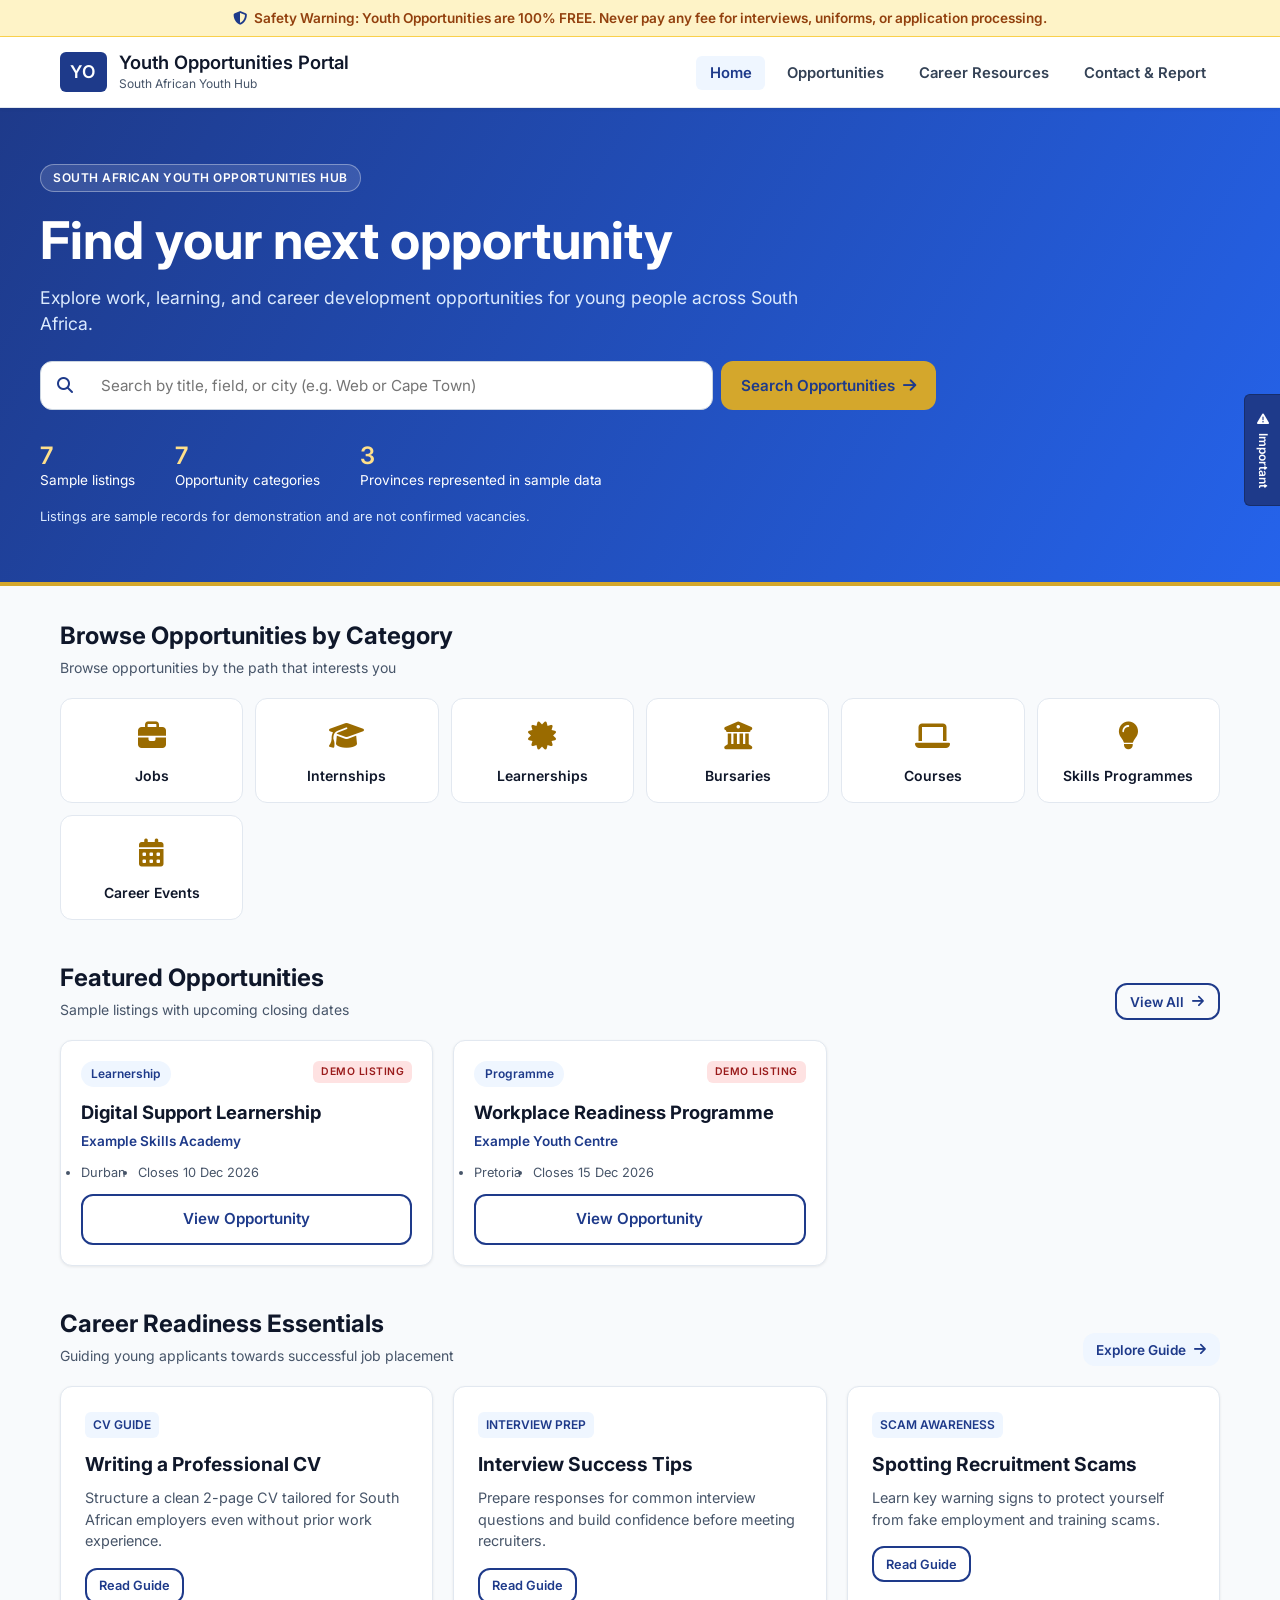
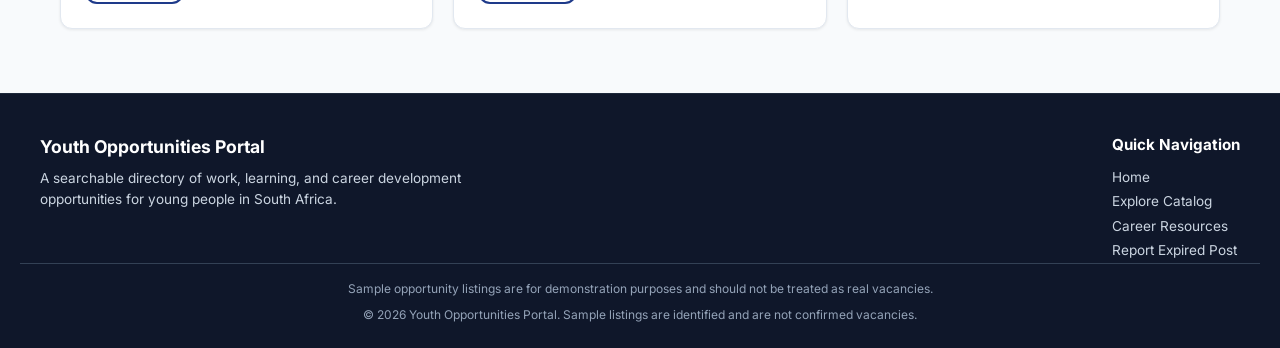
==== html/index.html @ f494dee9 "commint" ====
<!DOCTYPE html>
<html lang="en">
<head>
  <meta charset="UTF-8" />
  <meta name="viewport" content="width=device-width, initial-scale=1.0" />
  <title>Youth Opportunities Portal | South African Youth Hub</title>
  <link rel="stylesheet" href="https://cdnjs.cloudflare.com/ajax/libs/font-awesome/6.7.2/css/all.min.css" />
  <link rel="stylesheet" href="../css/style.css" />
</head>
<body>

  <!-- ACCESSIBILITY: Skip Link -->
  <a href="#main-content" class="skip-link">Skip to main content</a>

  <!-- SCAM WARNING BANNER -->
  <aside class="scam-banner" aria-label="Security Alert">
    <i class="fa-solid fa-shield-halved" aria-hidden="true"></i>
    <strong>Safety Warning:</strong> Youth Opportunities are 100% FREE. Never pay any fee for interviews, uniforms, or application processing.
  </aside>

  <!-- NAVIGATION HEADER -->
  <header class="site-header">
    <div class="nav-container">
      <a href="index.html" class="logo-group">
        <span class="logo-badge">YO</span>
        <div>
          <span class="logo-title">Youth Opportunities Portal</span>
          <span class="logo-sub">South African Youth Hub</span>
        </div>
      </a>

      <nav aria-label="Primary Desktop Navigation">
        <ul class="nav-links">
          <li><a href="index.html" class="active">Home</a></li>
          <li><a href="opportunities.html">Opportunities</a></li>
          <li><a href="resources.html">Career Resources</a></li>
          <li><a href="contact.html">Contact & Report</a></li>
        </ul>
      </nav>

      <button id="mobile-nav-toggle" class="mobile-nav-toggle" aria-label="Toggle navigation drawer" aria-expanded="false">
        <i class="fa-solid fa-bars" aria-hidden="true"></i>
      </button>
    </div>

    <!-- Mobile Drawer -->
    <div id="mobile-drawer" class="mobile-drawer">
      <nav aria-label="Primary Mobile Navigation">
        <ul class="mobile-drawer-links">
          <li><a href="index.html" class="active">Home</a></li>
          <li><a href="opportunities.html">Opportunities</a></li>
          <li><a href="resources.html">Career Resources</a></li>
          <li><a href="contact.html">Contact & Report</a></li>
        </ul>
      </nav>
    </div>
  </header>

  <!-- MAIN CONTENT -->
  <main id="main-content" class="main-layout home-main">

  <!-- FULL-WIDTH OPPORTUNITY SEARCH -->
  <section class="hero-card" aria-labelledby="hero-title">
    <div class="hero-content">
      <span class="badge-tag">South African Youth Opportunities Hub</span>
      <h1 id="hero-title" class="hero-title">Find your next opportunity</h1>
      <p class="hero-subtitle">Explore work, learning, and career development opportunities for young people across South Africa.</p>

      <form action="opportunities.html" method="GET" class="hero-search-form" role="search">
        <label for="hero-search" class="sr-only">Search opportunities</label>
        <div class="hero-search-field">
          <i class="fa-solid fa-magnifying-glass" aria-hidden="true"></i>
          <input type="text" id="hero-search" name="search" placeholder="Search by title, field, or city (e.g. Web or Cape Town)" class="hero-search-input" />
        </div>
        <button type="submit" class="btn btn-primary">
          Search Opportunities
          <i class="fa-solid fa-arrow-right" aria-hidden="true"></i>
        </button>
      </form>

      <div class="hero-stats" aria-label="Portal overview">
        <div class="hero-stat">
          <strong>7</strong>
          <span>Sample listings</span>
        </div>
        <div class="hero-stat">
          <strong>7</strong>
          <span>Opportunity categories</span>
        </div>
        <div class="hero-stat">
          <strong>3</strong>
          <span>Provinces represented in sample data</span>
        </div>
      </div>
      <p class="hero-sample-note">Listings are sample records for demonstration and are not confirmed vacancies.</p>
    </div>
  </section>

  <div class="home-content">
    <!-- CATEGORIES SECTION -->
    <section style="margin-bottom: 2.5rem;">
      <div class="section-header">
        <div>
          <h2 class="section-title">Browse Opportunities by Category</h2>
          <p class="section-subtitle">Browse opportunities by the path that interests you</p>
        </div>
      </div>

      <div class="category-grid">
        <a href="opportunities.html?category=Job" class="category-card">
          <span class="category-icon"><i class="fa-solid fa-briefcase" aria-hidden="true"></i></span>
          <span class="category-name">Jobs</span>
        </a>
        <a href="opportunities.html?category=Internship" class="category-card">
          <span class="category-icon"><i class="fa-solid fa-graduation-cap" aria-hidden="true"></i></span>
          <span class="category-name">Internships</span>
        </a>
        <a href="opportunities.html?category=Learnership" class="category-card">
          <span class="category-icon"><i class="fa-solid fa-certificate" aria-hidden="true"></i></span>
          <span class="category-name">Learnerships</span>
        </a>
        <a href="opportunities.html?category=Bursary" class="category-card">
          <span class="category-icon"><i class="fa-solid fa-building-columns" aria-hidden="true"></i></span>
          <span class="category-name">Bursaries</span>
        </a>
        <a href="opportunities.html?category=Course" class="category-card">
          <span class="category-icon"><i class="fa-solid fa-laptop" aria-hidden="true"></i></span>
          <span class="category-name">Courses</span>
        </a>
        <a href="opportunities.html?category=Programme" class="category-card">
          <span class="category-icon"><i class="fa-solid fa-lightbulb" aria-hidden="true"></i></span>
          <span class="category-name">Skills Programmes</span>
        </a>
        <a href="opportunities.html?category=Career%20Event" class="category-card">
          <span class="category-icon"><i class="fa-solid fa-calendar-days" aria-hidden="true"></i></span>
          <span class="category-name">Career Events</span>
        </a>
      </div>
    </section>

    <!-- FEATURED OPPORTUNITIES -->
    <section style="margin-bottom: 2.5rem;">
      <div class="section-header">
        <div>
          <h2 class="section-title">Featured Opportunities</h2>
          <p class="section-subtitle">Sample listings with upcoming closing dates</p>
        </div>
        <a href="opportunities.html" class="btn btn-outline" style="padding: 0.4rem 0.85rem; font-size: 0.85rem;">View All <i class="fa-solid fa-arrow-right" aria-hidden="true"></i></a>
      </div>

      <div id="featured-grid" class="opportunities-grid"></div>
    </section>

    <!-- CAREER READINESS SECTION -->
    <section style="margin-bottom: 2rem;">
      <div class="section-header">
        <div>
          <h2 class="section-title">Career Readiness Essentials</h2>
          <p class="section-subtitle">Guiding young applicants towards successful job placement</p>
        </div>
        <a href="resources.html" class="btn btn-secondary" style="padding: 0.4rem 0.85rem; font-size: 0.85rem;">Explore Guide <i class="fa-solid fa-arrow-right" aria-hidden="true"></i></a>
      </div>

      <div class="resources-grid">
        <div class="resource-card">
          
          <span class="resource-badge">CV GUIDE</span>
          <h3 class="resource-title">Writing a Professional CV</h3>
          <p class="resource-desc">Structure a clean 2-page CV tailored for South African employers even without prior work experience.</p>
          <a href="resources.html#cv-section" class="btn btn-outline" style="font-size: 0.8rem; padding: 0.4rem 0.75rem;">Read Guide</a>
        </div>

        <div class="resource-card">
          <span class="resource-badge">INTERVIEW PREP</span>
          <h3 class="resource-title">Interview Success Tips</h3>
          <p class="resource-desc">Prepare responses for common interview questions and build confidence before meeting recruiters.</p>
          <a href="resources.html#interview-section" class="btn btn-outline" style="font-size: 0.8rem; padding: 0.4rem 0.75rem;">Read Guide</a>
        </div>

        <div class="resource-card">
          <span class="resource-badge">SCAM AWARENESS</span>
          <h3 class="resource-title">Spotting Recruitment Scams</h3>
          <p class="resource-desc">Learn key warning signs to protect yourself from fake employment and training scams.</p>
          <a href="resources.html#scam-section" class="btn btn-outline" style="font-size: 0.8rem; padding: 0.4rem 0.75rem;">Read Guide</a>
        </div>
      </div>
    </section>

  </div>
  </main>

  <!-- FOOTER -->
  <footer class="site-footer">
    <div class="footer-container">
      <div style="max-width: 450px;">
        <h3 style="color: var(--white); font-size: 1.1rem; margin-bottom: 0.5rem;">Youth Opportunities Portal</h3>
        <p>A searchable directory of work, learning, and career development opportunities for young people in South Africa.</p>
      </div>

      <div>
        <h4 style="color: var(--white); font-size: 0.95rem; margin-bottom: 0.5rem;">Quick Navigation</h4>
        <ul style="list-style: none; line-height: 1.8;">
          <li><a href="index.html" style="color: var(--gray-300); text-decoration: none;">Home</a></li>
          <li><a href="opportunities.html" style="color: var(--gray-300); text-decoration: none;">Explore Catalog</a></li>
          <li><a href="resources.html" style="color: var(--gray-300); text-decoration: none;">Career Resources</a></li>
          <li><a href="contact.html" style="color: var(--gray-300); text-decoration: none;">Report Expired Post</a></li>
        </ul>
      </div>
    </div>

    <div class="footer-bottom">
      <p>Sample opportunity listings are for demonstration purposes and should not be treated as real vacancies.</p>
      <p style="margin-top: 0.5rem;">© 2026 Youth Opportunities Portal. Sample listings are identified and are not confirmed vacancies.</p>
    </div>
  </footer>

  <aside class="applicant-warning" aria-label="Important applicant information">
    <button
      class="applicant-warning-tab"
      id="applicant-warning-toggle"
      type="button"
      aria-label="Open important applicant warning"
      aria-expanded="false"
      aria-controls="applicant-warning-panel"
    >
      <i class="fa-solid fa-triangle-exclamation" aria-hidden="true"></i>
      <span>Important</span>
    </button>
    <section
      class="applicant-warning-panel"
      id="applicant-warning-panel"
      aria-labelledby="applicant-warning-title"
      hidden
    >
      <h2 id="applicant-warning-title">Important applicant notice</h2>
      <p>Important: This portal is a student demo project and the opportunities currently displayed are sample listings. Always confirm an opportunity on the organisation's official website before submitting personal information or documents. Never pay money to apply for a job, learnership, internship, bursary, or course.</p>
      <button class="applicant-warning-close" type="button">Close</button>
    </section>
  </aside>

  <script src="../js/main.js"></script>
</body>
</html>
---- css/style.css ----
/* ==========================================================================
   Youth Opportunities Portal - Shared Stylesheet
   Color Palette: South African navy, royal blue, and subtle gold accents
   ========================================================================== */

@import url("https://fonts.googleapis.com/css2?family=Inter:wght@400;600;700&display=swap");

:root {
  --primary: #1e3a8a;        /* Deep navy blue */
  --primary-hover: #172e6b;
  --primary-light: #eff6ff;
  --secondary: #2563eb;      /* Royal blue */
  --gold: #d4a72c;
  --gold-hover: #e2b83f;
  --dark: #0f172a;           /* Dark Slate Text */
  --light: #f8fafc;          /* Light Slate Background */
  --white: #ffffff;
  --gray-100: #f1f5f9;
  --gray-200: #e2e8f0;
  --gray-300: #cbd5e1;
  --gray-600: #475569;
  --gray-700: #334155;
  --amber-bg: #fffbeb;
  --amber-border: #fcd34d;
  --amber-text: #78350f;
  --red-600: #dc2626;
  --green-600: #16a34a;
  
  --font-main: "Inter", Arial, sans-serif;
  --max-width: 1200px;
  --radius-sm: 6px;
  --radius-md: 12px;
  --radius-lg: 18px;
  --shadow-sm: 0 1px 3px rgba(0, 0, 0, 0.08);
  --shadow-md: 0 4px 12px rgba(0, 0, 0, 0.08);
  --shadow-lg: 0 10px 25px rgba(30, 58, 138, 0.16);
}

/* --- Global Reset & Base Styles --- */
* {
  box-sizing: border-box;
  margin: 0;
  padding: 0;
}

html {
  font-family: var(--font-main);
  font-size: 16px;
  color: var(--dark);
  background-color: var(--light);
  line-height: 1.5;
  scroll-behavior: smooth;
}

body {
  display: flex;
  flex-direction: column;
  min-height: 100vh;
  font-family: var(--font-main);
  font-weight: 400;
}

button,
input,
select,
textarea {
  font-family: inherit;
}

h1,
h2,
h3 {
  font-weight: 700;
}

strong,
b {
  font-weight: 600;
}

/* --- Accessibility Focus States --- */
a:focus-visible,
button:focus-visible,
input:focus-visible,
select:focus-visible,
textarea:focus-visible {
  outline: 3px solid var(--secondary) !important;
  outline-offset: 3px !important;
}

.sr-only {
  position: absolute;
  width: 1px;
  height: 1px;
  padding: 0;
  margin: -1px;
  overflow: hidden;
  clip: rect(0, 0, 0, 0);
  white-space: nowrap;
  border: 0;
}

.skip-link {
  position: absolute;
  top: -50px;
  left: 1rem;
  background: var(--primary);
  color: var(--white);
  padding: 0.75rem 1.25rem;
  z-index: 9999;
  font-weight: 600;
  border-radius: var(--radius-sm);
  transition: top 0.2s ease;
  text-decoration: none;
}

.skip-link:focus {
  top: 1rem;
}

.applicant-warning {
  position: fixed;
  top: 50%;
  right: 0;
  z-index: 200;
  transform: translateY(-50%);
}

.applicant-warning-tab {
  display: flex;
  width: 36px;
  min-height: 112px;
  flex-direction: column;
  align-items: center;
  justify-content: center;
  gap: 0.5rem;
  padding: 0.65rem 0.35rem;
  border: 1px solid var(--primary-hover);
  border-right: 0;
  border-radius: var(--radius-sm) 0 0 var(--radius-sm);
  background: var(--primary);
  color: var(--white);
  font: inherit;
  font-size: 0.75rem;
  font-weight: 600;
  cursor: pointer;
}

.applicant-warning-tab span {
  writing-mode: vertical-rl;
}

.applicant-warning-panel {
  position: absolute;
  top: 50%;
  right: 46px;
  width: min(360px, calc(100vw - 64px));
  padding: 1.25rem;
  transform: translateY(-50%);
  border: 1px solid var(--gray-300);
  border-top: 4px solid var(--primary);
  border-radius: var(--radius-md);
  background: var(--white);
  color: var(--dark);
  box-shadow: var(--shadow-lg);
}

.applicant-warning-panel[hidden] {
  display: none;
}

.applicant-warning-panel h2 {
  margin-bottom: 0.65rem;
  color: var(--primary);
  font-size: 1.1rem;
}

.applicant-warning-panel p {
  font-size: 0.9rem;
  line-height: 1.55;
}

.applicant-warning-close {
  min-height: 44px;
  margin-top: 1rem;
  padding: 0.55rem 1rem;
  border: 0;
  border-radius: var(--radius-sm);
  background: var(--primary);
  color: var(--white);
  font: inherit;
  font-weight: 600;
  cursor: pointer;
}

/* --- Banners --- */
.scam-banner {
  background-color: #fef3c7;
  color: #92400e;
  border-bottom: 1px solid var(--amber-border);
  padding: 0.5rem 1rem;
  font-size: 0.85rem;
  text-align: center;
  font-weight: 600;
}

.scam-banner i {
  color: var(--primary);
  margin-right: 0.25rem;
}

/* --- Navigation Header --- */
.site-header {
  background-color: var(--white);
  border-bottom: 1px solid var(--gray-200);
  position: sticky;
  top: 0;
  z-index: 100;
  box-shadow: var(--shadow-sm);
}

.nav-container {
  max-width: var(--max-width);
  margin: 0 auto;
  padding: 0.85rem 1.25rem;
  display: flex;
  justify-content: space-between;
  align-items: center;
}

.logo-group {
  display: flex;
  align-items: center;
  gap: 0.75rem;
  text-decoration: none;
  color: var(--dark);
}

.logo-badge {
  background: var(--primary);
  color: var(--white);
  font-weight: 600;
  padding: 0.4rem 0.65rem;
  border-radius: var(--radius-sm);
  font-size: 1.1rem;
  letter-spacing: 1px;
}

.logo-title {
  font-size: 1.15rem;
  font-weight: 600;
  color: var(--dark);
  line-height: 1.2;
}

.logo-sub {
  font-size: 0.75rem;
  color: var(--gray-600);
  display: block;
}

.nav-links {
  display: flex;
  gap: 0.5rem;
  list-style: none;
}

.nav-links a {
  text-decoration: none;
  color: var(--gray-700);
  font-weight: 600;
  font-size: 0.925rem;
  padding: 0.5rem 0.85rem;
  border-radius: var(--radius-sm);
  transition: all 0.2s ease;
}

.nav-links a:hover,
.nav-links a.active {
  color: var(--primary);
  background-color: var(--primary-light);
}

.mobile-nav-toggle {
  display: none;
  background: transparent;
  border: none;
  font-size: 1.5rem;
  color: var(--dark);
  cursor: pointer;
  padding: 0.25rem 0.5rem;
}

.mobile-nav-toggle i {
  color: var(--primary);
}

.mobile-drawer {
  display: none;
  background: var(--white);
  border-bottom: 1px solid var(--gray-200);
  padding: 1rem 1.25rem;
}

.mobile-drawer.open {
  display: block;
}

.mobile-drawer-links {
  list-style: none;
  display: flex;
  flex-direction: column;
  gap: 0.5rem;
}

.mobile-drawer-links a {
  text-decoration: none;
  color: var(--gray-700);
  font-weight: 600;
  display: block;
  padding: 0.6rem 0.75rem;
  border-radius: var(--radius-sm);
}

.mobile-drawer-links a:hover,
.mobile-drawer-links a.active {
  background-color: var(--primary-light);
  color: var(--primary);
}

/* --- Layout Containers --- */
.main-layout {
  flex: 1;
  max-width: var(--max-width);
  width: 100%;
  margin: 0 auto;
  padding: 2rem 1.25rem;
}

.home-main {
  max-width: none;
  padding: 0;
  width: 100%;
}

.home-content {
  max-width: var(--max-width);
  width: 100%;
  margin: 0 auto;
  padding: 2rem 1.25rem;
}

/* --- Hero Section --- */
.hero-card {
  width: 100%;
  background: linear-gradient(120deg, var(--primary) 0%, var(--secondary) 100%);
  color: var(--white);
  padding: 3.5rem 1.25rem;
  border-bottom: 4px solid var(--gold);
}

.hero-content {
  max-width: var(--max-width);
  margin: 0 auto;
}

.badge-tag {
  display: inline-block;
  background: rgba(255, 255, 255, 0.12);
  color: #fff;
  border: 1px solid rgba(255, 255, 255, 0.35);
  font-size: 0.75rem;
  font-weight: 600;
  text-transform: uppercase;
  padding: 0.25rem 0.75rem;
  border-radius: 999px;
  letter-spacing: 0.5px;
  margin-bottom: 1rem;
}

.hero-title {
  font-size: clamp(2rem, 5vw, 3.25rem);
  font-weight: 700;
  line-height: 1.25;
  margin-bottom: 0.75rem;
}

.hero-subtitle {
  font-size: 1.1rem;
  color: #dbeafe;
  margin-bottom: 1.5rem;
  line-height: 1.5;
  max-width: 48rem;
}

.hero-search-form {
  display: flex;
  gap: 0.5rem;
  flex-wrap: wrap;
  max-width: 56rem;
}

.hero-search-field {
  display: flex;
  flex: 1 1 20rem;
  align-items: center;
  gap: 0.75rem;
  min-width: 0;
  padding: 0 1rem;
  background: var(--white);
  border: 1px solid var(--gray-300);
  border-radius: var(--radius-md);
  color: var(--primary);
}

.hero-search-input {
  width: 100%;
  min-width: 0;
  padding: 0.85rem 1rem;
  border: 0;
  outline: 0;
  font-size: 0.95rem;
}

.hero-search-form .btn-primary {
  background: var(--gold);
  color: var(--primary);
  min-height: 48px;
}

.hero-search-form .btn-primary:hover {
  background: var(--gold-hover);
}

.hero-stats {
  display: flex;
  flex-wrap: wrap;
  gap: 1.5rem 2.5rem;
  margin-top: 2rem;
}

.hero-stat {
  display: flex;
  flex-direction: column;
}

.hero-stat strong {
  color: #ffe08a;
  font-size: 1.5rem;
  line-height: 1.2;
}

.hero-stat span {
  color: var(--white);
  font-size: 0.85rem;
}

.hero-sample-note {
  margin-top: 1rem;
  color: #dbeafe;
  font-size: 0.8rem;
}

/* --- Buttons --- */
.btn {
  display: inline-flex;
  align-items: center;
  justify-content: center;
  gap: 0.5rem;
  padding: 0.75rem 1.25rem;
  font-size: 0.95rem;
  font-weight: 600;
  border-radius: var(--radius-md);
  border: none;
  cursor: pointer;
  text-decoration: none;
  transition: all 0.2s ease;
}

.btn-primary {
  background-color: var(--primary);
  color: var(--white);
}

.btn-primary:hover {
  background-color: var(--primary-hover);
}

.btn-secondary {
  background-color: var(--primary-light);
  color: var(--primary);
}

.btn-secondary:hover {
  background-color: #dbeafe;
}

.btn-outline {
  background: transparent;
  border: 2px solid var(--primary);
  color: var(--primary);
}

.btn-outline:hover {
  background-color: var(--primary-light);
}

.btn-light {
  background: rgba(255, 255, 255, 0.2);
  color: var(--white);
  border: 1px solid rgba(255, 255, 255, 0.3);
}

.btn-light:hover {
  background: rgba(255, 255, 255, 0.3);
}

/* --- Section Titles --- */
.section-header {
  margin-bottom: 1.25rem;
  display: flex;
  justify-content: space-between;
  align-items: flex-end;
}

.section-title {
  font-size: 1.5rem;
  font-weight: 700;
  color: var(--dark);
}

.section-subtitle {
  font-size: 0.875rem;
  color: var(--gray-600);
  margin-top: 0.2rem;
}

/* --- Opportunity Cards & Grid --- */
.opportunities-grid {
  display: grid;
  grid-template-columns: 1fr;
  gap: 1.25rem;
}

.opportunity-card {
  background: var(--white);
  border: 1px solid var(--gray-200);
  border-radius: var(--radius-md);
  padding: 1.25rem;
  box-shadow: var(--shadow-sm);
  display: flex;
  flex-direction: column;
  justify-content: space-between;
  position: relative;
  transition: transform 0.2s ease, box-shadow 0.2s ease;
}

.opportunity-card:hover {
  transform: translateY(-2px);
  box-shadow: var(--shadow-md);
  border-color: var(--primary-light);
}

.opportunity-actions {
  display: flex;
  flex-wrap: wrap;
  align-items: center;
  gap: 0.65rem;
  margin-top: 1rem;
}

.apply-button {
  background-color: var(--primary);
  color: var(--white);
  min-height: 44px;
}

.apply-button:hover {
  background-color: var(--primary-hover);
}

.application-unavailable {
  flex-basis: 100%;
  color: var(--gray-600);
  font-size: 0.85rem;
  line-height: 1.5;
}

.demo-disclaimer {
  color: var(--gray-600);
  font-size: 0.85rem;
  line-height: 1.5;
  margin-top: 0.75rem;
}

.expired-notice {
  display: block;
}

.demo-tag {
  display: inline-block;
  background-color: #fee2e2;
  color: #991b1b;
  font-size: 0.65rem;
  font-weight: 600;
  padding: 0.2rem 0.5rem;
  border-radius: var(--radius-sm);
  letter-spacing: 0.5px;
}

.card-top {
  display: flex;
  justify-content: space-between;
  align-items: flex-start;
  margin-bottom: 0.75rem;
  gap: 0.5rem;
}

.category-pill {
  background-color: var(--primary-light);
  color: var(--primary);
  font-size: 0.75rem;
  font-weight: 600;
  padding: 0.25rem 0.65rem;
  border-radius: 999px;
}

.card-title {
  font-size: 1.15rem;
  font-weight: 700;
  color: var(--dark);
  margin-bottom: 0.25rem;
}

.card-org {
  font-size: 0.85rem;
  font-weight: 600;
  color: var(--primary);
  margin-bottom: 0.75rem;
}

.card-meta-list {
  display: flex;
  flex-wrap: wrap;
  gap: 0.75rem;
  font-size: 0.8rem;
  color: var(--gray-600);
  margin-bottom: 0.75rem;
}

.card-desc {
  font-size: 0.875rem;
  color: var(--gray-700);
  line-height: 1.45;
  margin-bottom: 1.25rem;
}

.card-footer {
  border-top: 1px solid var(--gray-100);
  padding-top: 0.75rem;
  display: flex;
  justify-content: space-between;
  align-items: center;
}

.card-updated {
  font-size: 0.7rem;
  color: var(--gray-600);
  font-weight: 400;
}

/* --- Category Buttons Grid --- */
.category-grid {
  display: grid;
  grid-template-columns: repeat(2, 1fr);
  gap: 0.75rem;
  margin-bottom: 2.5rem;
}

.category-card {
  background: var(--white);
  border: 1px solid var(--gray-200);
  border-radius: var(--radius-md);
  padding: 1rem;
  text-align: center;
  text-decoration: none;
  color: var(--dark);
  transition: all 0.2s ease;
  display: flex;
  flex-direction: column;
  align-items: center;
  gap: 0.5rem;
}

.category-card:hover {
  border-color: var(--primary);
  background-color: var(--primary-light);
  transform: translateY(-2px);
}

.category-icon {
  font-size: 1.75rem;
  color: #9a6b00;
}

.category-name {
  font-weight: 600;
  font-size: 0.875rem;
}

/* --- Filters Box --- */
.filters-card {
  background: var(--white);
  border: 1px solid var(--gray-200);
  border-radius: var(--radius-md);
  padding: 1.25rem;
  margin-bottom: 1.5rem;
  box-shadow: var(--shadow-sm);
}

.filters-grid {
  display: grid;
  grid-template-columns: 1fr;
  gap: 1rem;
  margin-top: 1rem;
}

.form-group {
  display: flex;
  flex-direction: column;
  gap: 0.35rem;
}

.form-label {
  font-size: 0.8rem;
  font-weight: 600;
  text-transform: uppercase;
  letter-spacing: 0.5px;
  color: var(--gray-700);
}

.form-control {
  padding: 0.65rem 0.85rem;
  border-radius: var(--radius-sm);
  border: 1px solid var(--gray-300);
  font-size: 0.9rem;
  background-color: var(--white);
  width: 100%;
}

.form-control:focus {
  border-color: var(--primary);
}

/* --- Empty / Error Box --- */
.status-box {
  background: var(--white);
  border: 1px solid var(--gray-200);
  border-radius: var(--radius-md);
  padding: 2.5rem 1.5rem;
  text-align: center;
  margin: 1.5rem 0;
}

.status-icon {
  font-size: 2.5rem;
  margin-bottom: 0.75rem;
  display: block;
}

.status-title {
  font-size: 1.2rem;
  font-weight: 700;
  color: var(--dark);
  margin-bottom: 0.5rem;
}

.status-text {
  font-size: 0.9rem;
  color: var(--gray-600);
  max-width: 500px;
  margin: 0 auto 1rem auto;
}

/* --- Resource Cards Grid --- */
.resources-grid {
  display: grid;
  grid-template-columns: 1fr;
  gap: 1.25rem;
}

.resource-card {
  background: var(--white);
  border: 1px solid var(--gray-200);
  border-radius: var(--radius-md);
  padding: 1.5rem;
  box-shadow: var(--shadow-sm);
}

.resource-badge {
  display: inline-block;
  background: var(--primary-light);
  color: var(--primary);
  font-weight: 600;
  font-size: 0.75rem;
  padding: 0.25rem 0.5rem;
  border-radius: var(--radius-sm);
  margin-bottom: 0.75rem;
}

.resource-title {
  font-size: 1.2rem;
  font-weight: 700;
  color: var(--dark);
  margin-bottom: 0.5rem;
}

.resource-desc {
  font-size: 0.9rem;
  color: var(--gray-600);
  margin-bottom: 1rem;
  line-height: 1.5;
}

.resource-list {
  list-style-type: disc;
  padding-left: 1.25rem;
  font-size: 0.85rem;
  color: var(--gray-700);
}

.resource-list li {
  margin-bottom: 0.35rem;
}

/* --- Form Container --- */
.form-container {
  max-width: 650px;
  margin: 0 auto;
  background: var(--white);
  border: 1px solid var(--gray-200);
  border-radius: var(--radius-md);
  padding: 1.75rem;
  box-shadow: var(--shadow-sm);
}

.alert {
  padding: 0.85rem 1rem;
  border-radius: var(--radius-sm);
  font-size: 0.875rem;
  font-weight: 600;
  margin-bottom: 1rem;
  display: none;
}

.alert-danger {
  background-color: #fef2f2;
  color: #991b1b;
  border: 1px solid #fca5a5;
}

.alert-success {
  background-color: #f0fdf4;
  color: #166534;
  border: 1px solid #86efac;
}

/* --- Details View Box --- */
.details-box {
  background: var(--white);
  border: 1px solid var(--gray-200);
  border-radius: var(--radius-lg);
  padding: 2rem 1.5rem;
  box-shadow: var(--shadow-sm);
}

.details-header {
  border-bottom: 1px solid var(--gray-200);
  padding-bottom: 1.25rem;
  margin-bottom: 1.5rem;
}

.details-meta-grid {
  display: grid;
  grid-template-columns: repeat(2, 1fr);
  gap: 1rem;
  background: var(--gray-100);
  padding: 1rem;
  border-radius: var(--radius-md);
  margin-bottom: 1.5rem;
  font-size: 0.85rem;
}

.details-section-title {
  font-size: 1.05rem;
  font-weight: 700;
  color: var(--dark);
  margin-top: 1.25rem;
  margin-bottom: 0.5rem;
}

/* --- Footer --- */
.site-footer {
  background-color: var(--dark);
  color: var(--gray-300);
  padding: 2.5rem 1.25rem 1.5rem 1.25rem;
  margin-top: auto;
  font-size: 0.85rem;
  border-top: 1px solid #1e293b;
}

.footer-container {
  max-width: var(--max-width);
  margin: 0 auto;
  display: flex;
  flex-direction: column;
  gap: 1.5rem;
}

.footer-bottom {
  border-top: 1px solid #334155;
  padding-top: 1rem;
  text-align: center;
  font-size: 0.75rem;
  color: #94a3b8;
}

/* ==========================================================================
   Responsive Breakpoints (Tablet & Desktop)
   ========================================================================== */

@media (min-width: 640px) {
  .category-grid {
    grid-template-columns: repeat(3, 1fr);
  }

  .opportunities-grid {
    grid-template-columns: repeat(2, 1fr);
  }

  .resources-grid {
    grid-template-columns: repeat(2, 1fr);
  }

  .filters-grid {
    grid-template-columns: repeat(2, 1fr);
  }

  .details-meta-grid {
    grid-template-columns: repeat(4, 1fr);
  }
}

@media (min-width: 992px) {
  .mobile-nav-toggle {
    display: none;
  }

  .nav-links {
    display: flex;
  }

  .category-grid {
    grid-template-columns: repeat(6, 1fr);
  }

  .opportunities-grid {
    grid-template-columns: repeat(3, 1fr);
  }

  .resources-grid {
    grid-template-columns: repeat(3, 1fr);
  }

  .filters-grid {
    grid-template-columns: 2fr repeat(5, 1fr);
  }

  .footer-container {
    flex-direction: row;
    justify-content: space-between;
  }
}

@media (max-width: 991px) {
  .nav-links {
    display: none;
  }

  .mobile-nav-toggle {
    display: block;
  }
}

@media (max-width: 420px) {
  .applicant-warning-tab {
    width: 20px;
    min-height: 96px;
    gap: 0.35rem;
    padding: 0.5rem 0.15rem;
    font-size: 0.65rem;
  }

  .applicant-warning-panel {
    right: 26px;
    width: calc(100vw - 56px);
    max-height: calc(100vh - 2rem);
    overflow-y: auto;
    padding: 1rem;
  }

  .opportunity-actions {
    align-items: stretch;
    flex-direction: column;
  }

  .opportunity-actions .btn {
    width: 100%;
  }

  .opportunity-actions .application-unavailable {
    flex-basis: auto;
    width: 100%;
  }
}

button,
.btn,
label {
  font-weight: 600;
}

#results-count {
  font-weight: 600 !important;
}
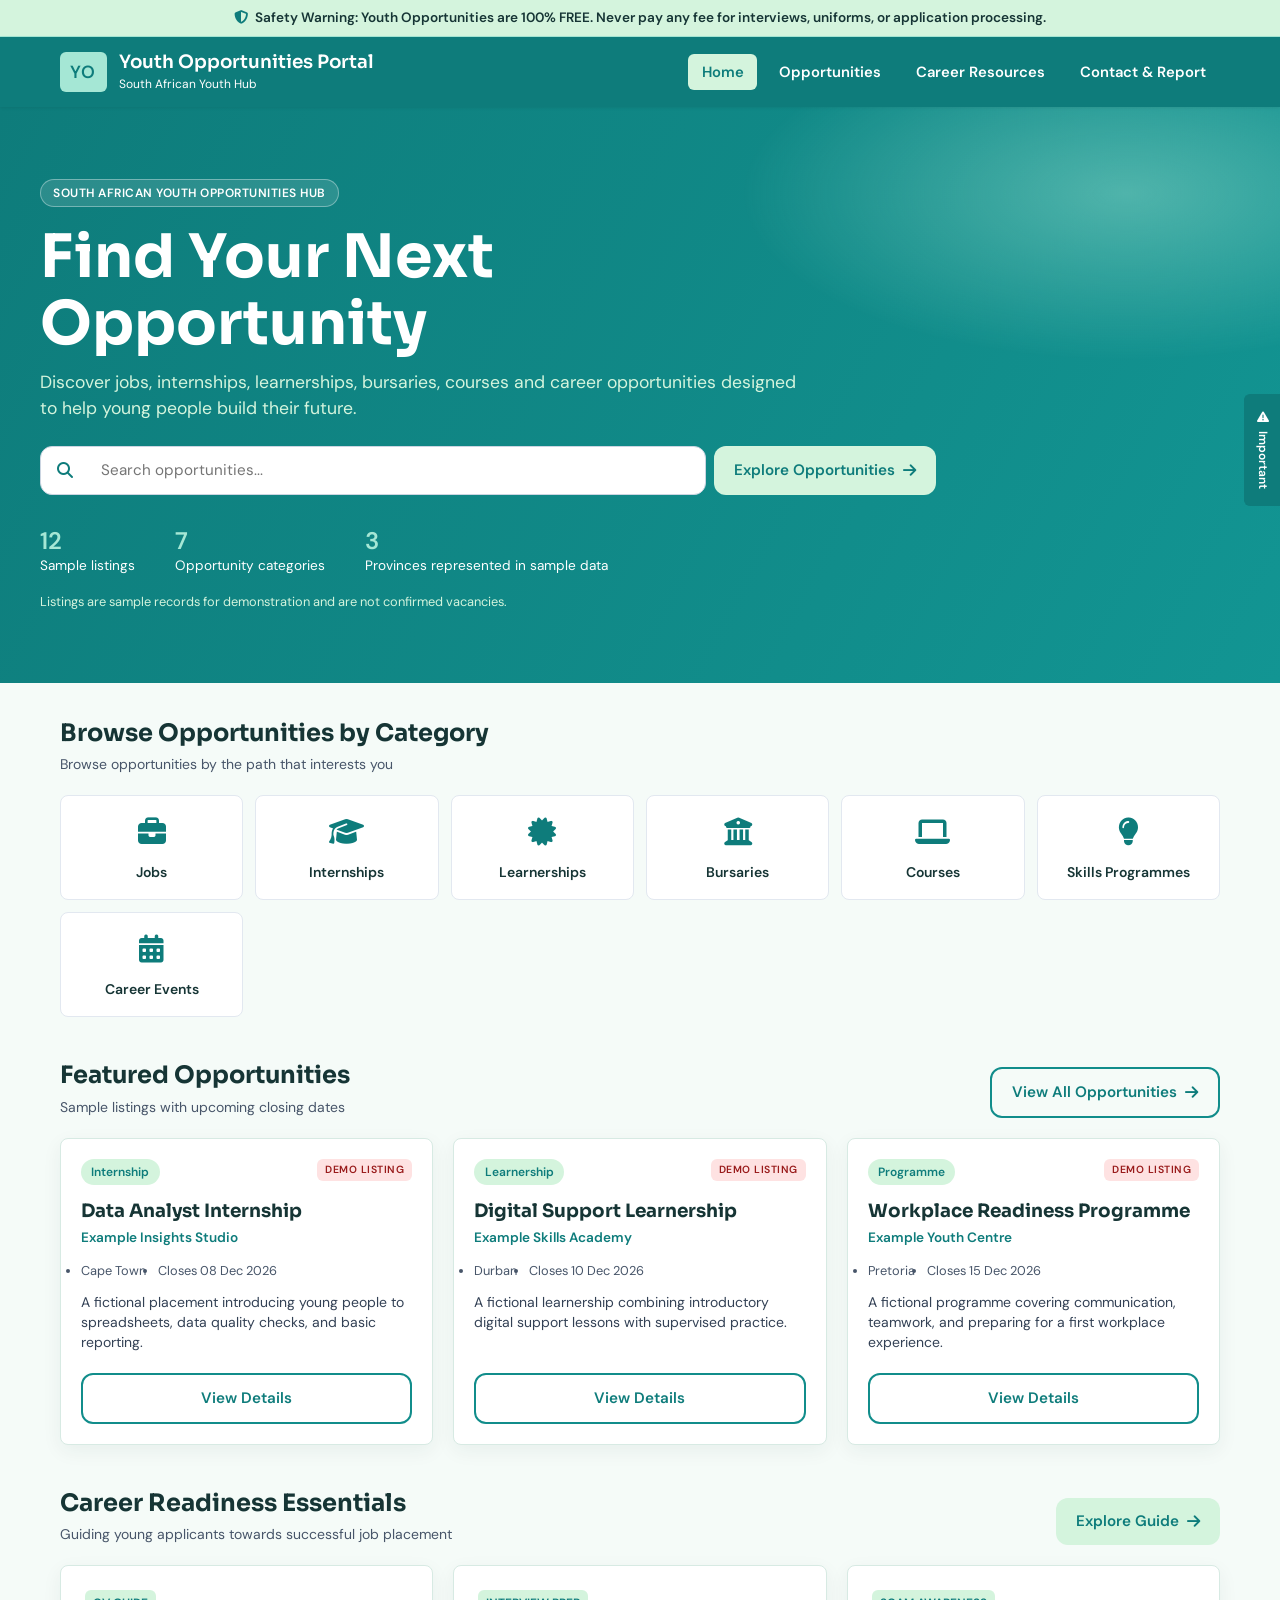
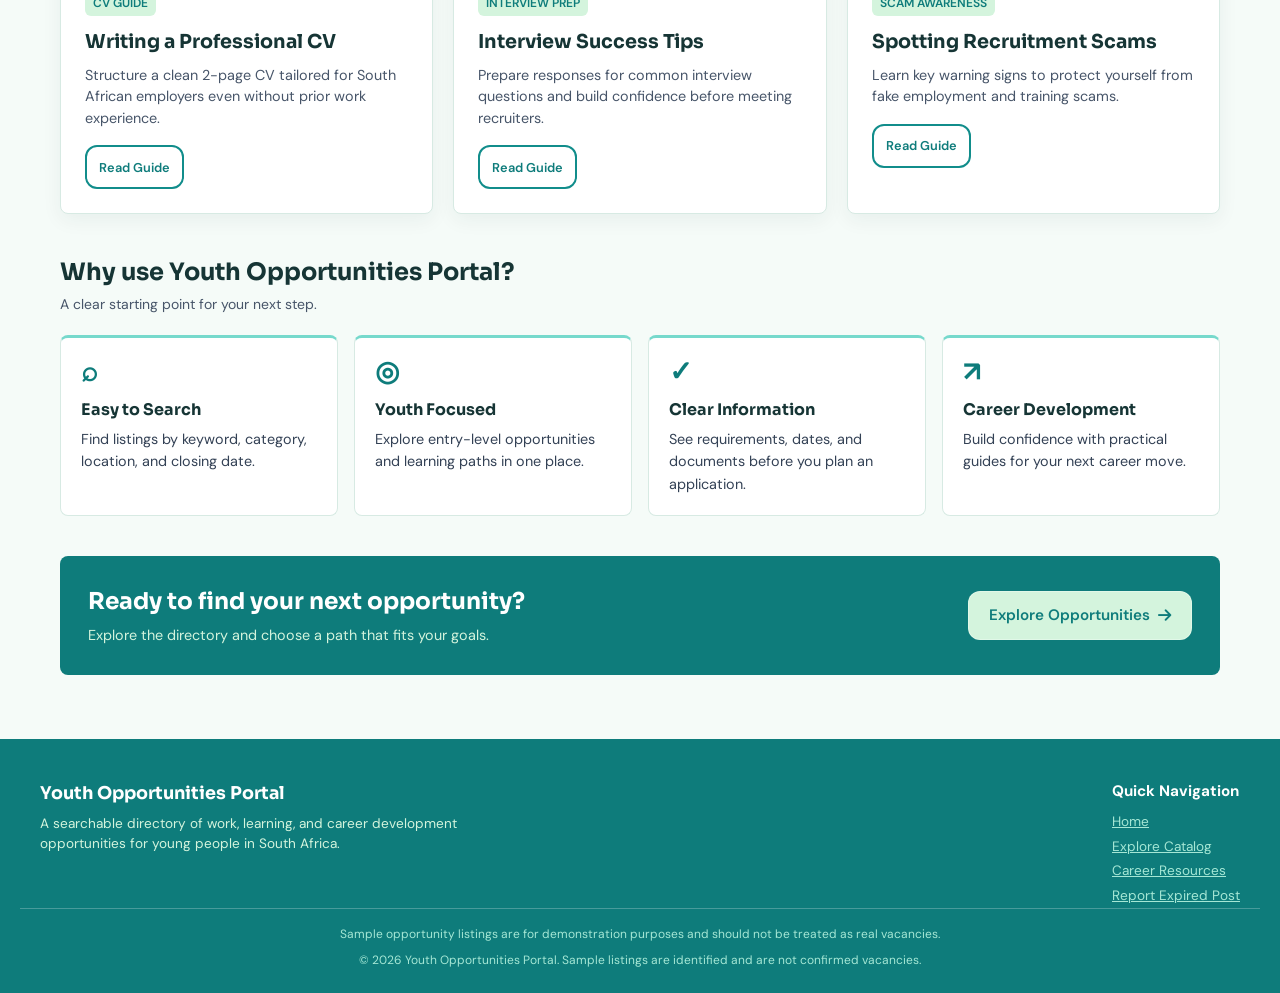
==== commit cadff570: "Build responsive youth opportunities portal" ====
--- a/html/index.html
+++ b/html/index.html
@@ -38,7 +38,7 @@
         </ul>
       </nav>
 
-      <button id="mobile-nav-toggle" class="mobile-nav-toggle" aria-label="Toggle navigation drawer" aria-expanded="false">
+      <button id="mobile-nav-toggle" class="mobile-nav-toggle" aria-label="Toggle navigation drawer" aria-expanded="false" aria-controls="mobile-drawer">
         <i class="fa-solid fa-bars" aria-hidden="true"></i>
       </button>
     </div>
@@ -63,24 +63,24 @@
   <section class="hero-card" aria-labelledby="hero-title">
     <div class="hero-content">
       <span class="badge-tag">South African Youth Opportunities Hub</span>
-      <h1 id="hero-title" class="hero-title">Find your next opportunity</h1>
-      <p class="hero-subtitle">Explore work, learning, and career development opportunities for young people across South Africa.</p>
+      <h1 id="hero-title" class="hero-title">Find Your Next Opportunity</h1>
+      <p class="hero-subtitle">Discover jobs, internships, learnerships, bursaries, courses and career opportunities designed to help young people build their future.</p>
 
       <form action="opportunities.html" method="GET" class="hero-search-form" role="search">
         <label for="hero-search" class="sr-only">Search opportunities</label>
         <div class="hero-search-field">
           <i class="fa-solid fa-magnifying-glass" aria-hidden="true"></i>
-          <input type="text" id="hero-search" name="search" placeholder="Search by title, field, or city (e.g. Web or Cape Town)" class="hero-search-input" />
+          <input type="text" id="hero-search" name="search" placeholder="Search opportunities..." class="hero-search-input" />
         </div>
         <button type="submit" class="btn btn-primary">
-          Search Opportunities
+          Explore Opportunities
           <i class="fa-solid fa-arrow-right" aria-hidden="true"></i>
         </button>
       </form>
 
       <div class="hero-stats" aria-label="Portal overview">
         <div class="hero-stat">
-          <strong>7</strong>
+          <strong>12</strong>
           <span>Sample listings</span>
         </div>
         <div class="hero-stat">
@@ -98,7 +98,7 @@
 
   <div class="home-content">
     <!-- CATEGORIES SECTION -->
-    <section style="margin-bottom: 2.5rem;">
+    <section class="home-section">
       <div class="section-header">
         <div>
           <h2 class="section-title">Browse Opportunities by Category</h2>
@@ -139,26 +139,26 @@
     </section>
 
     <!-- FEATURED OPPORTUNITIES -->
-    <section style="margin-bottom: 2.5rem;">
+    <section class="home-section">
       <div class="section-header">
         <div>
           <h2 class="section-title">Featured Opportunities</h2>
           <p class="section-subtitle">Sample listings with upcoming closing dates</p>
         </div>
-        <a href="opportunities.html" class="btn btn-outline" style="padding: 0.4rem 0.85rem; font-size: 0.85rem;">View All <i class="fa-solid fa-arrow-right" aria-hidden="true"></i></a>
+        <a href="opportunities.html" class="btn btn-outline">View All Opportunities <i class="fa-solid fa-arrow-right" aria-hidden="true"></i></a>
       </div>
 
       <div id="featured-grid" class="opportunities-grid"></div>
     </section>
 
     <!-- CAREER READINESS SECTION -->
-    <section style="margin-bottom: 2rem;">
+    <section class="home-section">
       <div class="section-header">
         <div>
           <h2 class="section-title">Career Readiness Essentials</h2>
           <p class="section-subtitle">Guiding young applicants towards successful job placement</p>
         </div>
-        <a href="resources.html" class="btn btn-secondary" style="padding: 0.4rem 0.85rem; font-size: 0.85rem;">Explore Guide <i class="fa-solid fa-arrow-right" aria-hidden="true"></i></a>
+        <a href="resources.html" class="btn btn-secondary">Explore Guide <i class="fa-solid fa-arrow-right" aria-hidden="true"></i></a>
       </div>
 
       <div class="resources-grid">
@@ -167,23 +167,46 @@
           <span class="resource-badge">CV GUIDE</span>
           <h3 class="resource-title">Writing a Professional CV</h3>
           <p class="resource-desc">Structure a clean 2-page CV tailored for South African employers even without prior work experience.</p>
-          <a href="resources.html#cv-section" class="btn btn-outline" style="font-size: 0.8rem; padding: 0.4rem 0.75rem;">Read Guide</a>
+          <a href="resources.html#cv-section" class="btn btn-outline btn-compact">Read Guide</a>
         </div>
 
         <div class="resource-card">
           <span class="resource-badge">INTERVIEW PREP</span>
           <h3 class="resource-title">Interview Success Tips</h3>
           <p class="resource-desc">Prepare responses for common interview questions and build confidence before meeting recruiters.</p>
-          <a href="resources.html#interview-section" class="btn btn-outline" style="font-size: 0.8rem; padding: 0.4rem 0.75rem;">Read Guide</a>
+          <a href="resources.html#interview-section" class="btn btn-outline btn-compact">Read Guide</a>
         </div>
 
         <div class="resource-card">
           <span class="resource-badge">SCAM AWARENESS</span>
           <h3 class="resource-title">Spotting Recruitment Scams</h3>
           <p class="resource-desc">Learn key warning signs to protect yourself from fake employment and training scams.</p>
-          <a href="resources.html#scam-section" class="btn btn-outline" style="font-size: 0.8rem; padding: 0.4rem 0.75rem;">Read Guide</a>
-        </div>
-      </div>
+          <a href="resources.html#scam-section" class="btn btn-outline btn-compact">Read Guide</a>
+        </div>
+      </div>
+    </section>
+
+    <section class="home-section" aria-labelledby="why-title">
+      <div class="section-header">
+        <div>
+          <h2 class="section-title" id="why-title">Why use Youth Opportunities Portal?</h2>
+          <p class="section-subtitle">A clear starting point for your next step.</p>
+        </div>
+      </div>
+      <div class="benefits-grid">
+        <article class="benefit-card"><span aria-hidden="true">⌕</span><h3>Easy to Search</h3><p>Find listings by keyword, category, location, and closing date.</p></article>
+        <article class="benefit-card"><span aria-hidden="true">◎</span><h3>Youth Focused</h3><p>Explore entry-level opportunities and learning paths in one place.</p></article>
+        <article class="benefit-card"><span aria-hidden="true">✓</span><h3>Clear Information</h3><p>See requirements, dates, and documents before you plan an application.</p></article>
+        <article class="benefit-card"><span aria-hidden="true">↗</span><h3>Career Development</h3><p>Build confidence with practical guides for your next career move.</p></article>
+      </div>
+    </section>
+
+    <section class="home-cta" aria-labelledby="home-cta-title">
+      <div>
+        <h2 id="home-cta-title">Ready to find your next opportunity?</h2>
+        <p>Explore the directory and choose a path that fits your goals.</p>
+      </div>
+      <a href="opportunities.html" class="btn btn-light">Explore Opportunities <i class="fa-solid fa-arrow-right" aria-hidden="true"></i></a>
     </section>
 
   </div>
@@ -192,25 +215,25 @@
   <!-- FOOTER -->
   <footer class="site-footer">
     <div class="footer-container">
-      <div style="max-width: 450px;">
-        <h3 style="color: var(--white); font-size: 1.1rem; margin-bottom: 0.5rem;">Youth Opportunities Portal</h3>
+      <div class="footer-intro">
+        <h3 class="footer-heading">Youth Opportunities Portal</h3>
         <p>A searchable directory of work, learning, and career development opportunities for young people in South Africa.</p>
       </div>
 
       <div>
-        <h4 style="color: var(--white); font-size: 0.95rem; margin-bottom: 0.5rem;">Quick Navigation</h4>
-        <ul style="list-style: none; line-height: 1.8;">
-          <li><a href="index.html" style="color: var(--gray-300); text-decoration: none;">Home</a></li>
-          <li><a href="opportunities.html" style="color: var(--gray-300); text-decoration: none;">Explore Catalog</a></li>
-          <li><a href="resources.html" style="color: var(--gray-300); text-decoration: none;">Career Resources</a></li>
-          <li><a href="contact.html" style="color: var(--gray-300); text-decoration: none;">Report Expired Post</a></li>
+        <h4 class="footer-heading footer-subheading">Quick Navigation</h4>
+        <ul class="footer-links">
+          <li><a href="index.html">Home</a></li>
+          <li><a href="opportunities.html">Explore Catalog</a></li>
+          <li><a href="resources.html">Career Resources</a></li>
+          <li><a href="contact.html">Report Expired Post</a></li>
         </ul>
       </div>
     </div>
 
     <div class="footer-bottom">
       <p>Sample opportunity listings are for demonstration purposes and should not be treated as real vacancies.</p>
-      <p style="margin-top: 0.5rem;">© 2026 Youth Opportunities Portal. Sample listings are identified and are not confirmed vacancies.</p>
+      <p>© 2026 Youth Opportunities Portal. Sample listings are identified and are not confirmed vacancies.</p>
     </div>
   </footer>
 
--- a/css/style.css
+++ b/css/style.css
@@ -1,20 +1,29 @@
 /* ==========================================================================
    Youth Opportunities Portal - Shared Stylesheet
-   Color Palette: South African navy, royal blue, and subtle gold accents
+  Color Palette: Teal and mint, with accessible dark-text contrast
    ========================================================================== */
 
-@import url("https://fonts.googleapis.com/css2?family=Inter:wght@400;600;700&display=swap");
+@import url("https://fonts.googleapis.com/css2?family=DM+Sans:wght@400;500;600;700&family=Sora:wght@500;600;700&display=swap");
 
 :root {
-  --primary: #1e3a8a;        /* Deep navy blue */
-  --primary-hover: #172e6b;
-  --primary-light: #eff6ff;
-  --secondary: #2563eb;      /* Royal blue */
-  --gold: #d4a72c;
-  --gold-hover: #e2b83f;
-  --dark: #0f172a;           /* Dark Slate Text */
-  --light: #f8fafc;          /* Light Slate Background */
-  --white: #ffffff;
+  --dark-teal: #0E7C7B;
+  --teal: #118D8B;
+  --dark-cyan: #129593;
+  --medium-teal: #139D9B;
+  --tropical-teal: #17BEBB;
+  --pearl-aqua: #76D9CC;
+  --light-aqua: #A5E7D5;
+  --frosted-mint: #D4F4DD;
+  --white: #FFFFFF;
+  --dark-text: #163535;
+  --primary: var(--dark-teal);
+  --primary-hover: #096563;
+  --primary-light: var(--frosted-mint);
+  --secondary: var(--tropical-teal);
+  --gold: var(--pearl-aqua);
+  --gold-hover: var(--light-aqua);
+  --dark: var(--dark-text);
+  --light: #F5FBF8;
   --gray-100: #f1f5f9;
   --gray-200: #e2e8f0;
   --gray-300: #cbd5e1;
@@ -26,14 +35,15 @@
   --red-600: #dc2626;
   --green-600: #16a34a;
   
-  --font-main: "Inter", Arial, sans-serif;
+  --font-main: "DM Sans", sans-serif;
+  --font-display: "Sora", "DM Sans", sans-serif;
   --max-width: 1200px;
   --radius-sm: 6px;
   --radius-md: 12px;
   --radius-lg: 18px;
   --shadow-sm: 0 1px 3px rgba(0, 0, 0, 0.08);
   --shadow-md: 0 4px 12px rgba(0, 0, 0, 0.08);
-  --shadow-lg: 0 10px 25px rgba(30, 58, 138, 0.16);
+  --shadow-lg: 0 10px 25px rgba(14, 124, 123, 0.16);
 }
 
 /* --- Global Reset & Base Styles --- */
@@ -1032,4 +1042,514 @@
 
 #results-count {
   font-weight: 600 !important;
+}
+
+/* Shared teal identity and responsive finishing touches. */
+html {
+  color: var(--dark-text);
+  overflow-x: hidden;
+}
+
+h1,
+h2,
+h3,
+.logo-title,
+.hero-title {
+  font-family: var(--font-display);
+}
+
+a:focus-visible,
+button:focus-visible,
+input:focus-visible,
+select:focus-visible,
+textarea:focus-visible {
+  outline-color: var(--tropical-teal) !important;
+}
+
+.site-header {
+  background: var(--dark-teal);
+  border-bottom: 0;
+}
+
+.logo-group,
+.logo-title,
+.logo-sub,
+.mobile-nav-toggle {
+  color: var(--white);
+}
+
+.logo-badge {
+  color: var(--dark-teal);
+  background: var(--light-aqua);
+}
+
+.nav-links a {
+  color: var(--white);
+}
+
+.nav-links a:hover,
+.nav-links a.active {
+  color: var(--dark-teal);
+  background: var(--frosted-mint);
+}
+
+.mobile-nav-toggle i {
+  color: var(--white);
+}
+
+.mobile-drawer {
+  background: var(--dark-teal);
+  border-color: rgba(255, 255, 255, 0.2);
+}
+
+.mobile-drawer-links a {
+  color: var(--white);
+}
+
+.mobile-drawer-links a:hover,
+.mobile-drawer-links a.active {
+  background: var(--frosted-mint);
+  color: var(--dark-teal);
+}
+
+.hero-card {
+  position: relative;
+  overflow: hidden;
+  isolation: isolate;
+  background:
+    radial-gradient(ellipse at 88% 15%, rgba(165, 231, 213, 0.42), transparent 24rem),
+    linear-gradient(118deg, var(--dark-teal), var(--teal) 68%, var(--dark-cyan));
+  border: 0;
+  padding: 4.5rem 1.25rem;
+}
+
+.hero-content {
+  position: relative;
+  z-index: 1;
+}
+
+.hero-title {
+  max-width: 12ch;
+  font-size: 2.5rem;
+  line-height: 1.12;
+}
+
+.hero-subtitle,
+.hero-sample-note {
+  color: var(--frosted-mint);
+}
+
+.hero-stats strong {
+  color: var(--light-aqua);
+}
+
+.hero-search-form .btn-primary {
+  background: var(--frosted-mint);
+  color: var(--dark-teal);
+}
+
+.hero-search-form .btn-primary:hover {
+  background: var(--light-aqua);
+}
+
+.btn,
+.mobile-nav-toggle,
+.applicant-warning-close {
+  min-height: 44px;
+}
+
+.btn-primary,
+.apply-button {
+  background: var(--teal);
+  color: var(--white);
+}
+
+.btn-primary:hover,
+.apply-button:hover {
+  background: var(--dark-teal);
+}
+
+.btn-outline {
+  border-color: var(--teal);
+  color: var(--dark-teal);
+}
+
+.btn-outline:hover,
+.btn-secondary {
+  background: var(--frosted-mint);
+  color: var(--dark-teal);
+}
+
+.opportunity-card,
+.resource-card,
+.filters-card,
+.form-container,
+.details-box {
+  border-color: #D7EAE3;
+  border-radius: 8px;
+  box-shadow: 0 6px 20px rgba(22, 53, 53, 0.06);
+}
+
+.opportunity-card:hover,
+.category-card:hover {
+  border-color: var(--tropical-teal);
+}
+
+.category-card {
+  border-radius: 8px;
+}
+
+.category-icon {
+  color: var(--dark-teal);
+}
+
+.category-pill,
+.resource-badge {
+  background: var(--frosted-mint);
+  color: var(--dark-teal);
+}
+
+.card-org {
+  color: var(--dark-teal);
+}
+
+.form-control:focus {
+  border-color: var(--teal);
+  outline: 2px solid rgba(23, 190, 187, 0.22);
+}
+
+.details-meta-grid {
+  background: #EFF9F4;
+}
+
+.site-footer {
+  background: var(--dark-teal);
+  border-color: var(--dark-teal);
+  color: var(--frosted-mint);
+}
+
+.footer-bottom {
+  border-color: rgba(255, 255, 255, 0.24);
+  color: var(--light-aqua);
+}
+
+.site-footer a {
+  color: var(--light-aqua) !important;
+}
+
+.scam-banner {
+  background: var(--frosted-mint);
+  border-color: var(--light-aqua);
+  color: var(--dark-text);
+}
+
+.scam-banner i,
+.status-icon {
+  color: var(--dark-teal);
+}
+
+.applicant-warning-tab,
+.applicant-warning-close {
+  background: var(--dark-teal);
+  border-color: var(--dark-teal);
+}
+
+.applicant-warning-panel {
+  border-top-color: var(--tropical-teal);
+}
+
+.applicant-warning-panel h2 {
+  color: var(--dark-teal);
+}
+
+@media (max-width: 639px) {
+  .hero-card {
+    padding: 3rem 1rem;
+  }
+
+  .hero-title {
+    font-size: 2.4rem;
+  }
+
+  .hero-search-form,
+  .hero-search-field,
+  .hero-search-form .btn {
+    width: 100%;
+  }
+
+  .hero-search-form .btn {
+    min-height: 48px;
+  }
+
+  .section-header {
+    align-items: flex-start;
+    flex-direction: column;
+    gap: 0.75rem;
+  }
+}
+
+.page-intro {
+  margin-bottom: 1.5rem;
+}
+
+.page-intro .section-title {
+  font-size: 2rem;
+}
+
+.page-intro-centered {
+  text-align: center;
+}
+
+.home-section {
+  margin-bottom: 2.5rem;
+}
+
+.filters-grid {
+  grid-template-columns: minmax(0, 1fr);
+}
+
+.filters-footer {
+  display: flex;
+  justify-content: space-between;
+  align-items: center;
+  gap: 1rem;
+  margin-top: 1rem;
+  padding-top: 0.75rem;
+  border-top: 1px solid var(--gray-200);
+  font-size: 0.9rem;
+}
+
+.filters-footer #results-count {
+  color: var(--dark-text);
+}
+
+.sample-notice {
+  margin: 0 0 1.5rem;
+  padding: 0.9rem 1rem;
+  border-left: 4px solid var(--teal);
+  border-radius: 0 6px 6px 0;
+  background: var(--frosted-mint);
+  color: var(--dark-text);
+  font-size: 0.9rem;
+}
+
+.benefits-grid {
+  display: grid;
+  grid-template-columns: 1fr;
+  gap: 1rem;
+}
+
+.benefit-card {
+  padding: 1.25rem;
+  border: 1px solid #D7EAE3;
+  border-top: 3px solid var(--pearl-aqua);
+  border-radius: 8px;
+  background: var(--white);
+}
+
+.benefit-card > span {
+  display: inline-block;
+  margin-bottom: 0.75rem;
+  color: var(--dark-teal);
+  font-size: 1.75rem;
+  font-weight: 700;
+  line-height: 1;
+}
+
+.benefit-card h3 {
+  margin-bottom: 0.4rem;
+  color: var(--dark-text);
+  font-size: 1rem;
+}
+
+.benefit-card p,
+.home-cta p {
+  color: var(--gray-700);
+  font-size: 0.9rem;
+  line-height: 1.55;
+}
+
+.home-cta {
+  display: flex;
+  justify-content: space-between;
+  align-items: center;
+  gap: 1.5rem;
+  margin: 0 0 2rem;
+  padding: 1.75rem;
+  border-radius: 8px;
+  background: var(--dark-teal);
+  color: var(--white);
+}
+
+.home-cta h2 {
+  margin-bottom: 0.35rem;
+  font-size: 1.45rem;
+}
+
+.home-cta p {
+  color: var(--frosted-mint);
+}
+
+.home-cta .btn-light {
+  flex: 0 0 auto;
+  background: var(--frosted-mint);
+  color: var(--dark-teal);
+}
+
+.form-actions {
+  display: flex;
+  flex-wrap: wrap;
+  gap: 0.75rem;
+}
+
+.form-actions .btn-primary {
+  flex: 1 1 12rem;
+}
+
+.contact-info {
+  max-width: 650px;
+  margin: 1.5rem auto 0;
+  padding: 1.25rem 0;
+  border-top: 1px solid var(--gray-200);
+  color: var(--gray-700);
+  font-size: 0.9rem;
+}
+
+.contact-info h2 {
+  margin-bottom: 0.65rem;
+  color: var(--dark-teal);
+  font-size: 1.15rem;
+}
+
+.contact-info p + p {
+  margin-top: 0.75rem;
+}
+
+.contact-info a {
+  display: inline-block;
+  margin-top: 0.75rem;
+  color: var(--dark-teal);
+  font-weight: 700;
+}
+
+.application-action {
+  display: flex;
+  flex-direction: column;
+  align-items: flex-start;
+  gap: 0.5rem;
+}
+
+.resource-guide-grid {
+  grid-template-columns: 1fr;
+}
+
+.resource-card-safety {
+  border-left: 4px solid var(--red-600);
+}
+
+.resource-badge-safety {
+  background: #FEF2F2;
+  color: #991B1B;
+}
+
+.before-applying {
+  margin-top: 2rem;
+  padding: 1.25rem;
+  border-left: 4px solid var(--teal);
+  border-radius: 0 8px 8px 0;
+  background: var(--frosted-mint);
+}
+
+.before-applying h2 {
+  margin-bottom: 0.75rem;
+  color: var(--dark-teal);
+  font-size: 1.25rem;
+}
+
+.before-applying .resource-list {
+  color: var(--dark-text);
+}
+
+.apply-button:disabled {
+  cursor: not-allowed;
+  opacity: 0.62;
+}
+
+.footer-intro {
+  max-width: 450px;
+}
+
+.footer-heading {
+  margin-bottom: 0.5rem;
+  color: var(--white);
+  font-size: 1.1rem;
+}
+
+.footer-subheading {
+  font-size: 0.95rem;
+}
+
+.footer-links {
+  list-style: none;
+  line-height: 1.8;
+}
+
+.footer-bottom p + p {
+  margin-top: 0.5rem;
+}
+
+.btn-compact {
+  padding: 0.4rem 0.75rem;
+  font-size: 0.8rem;
+}
+
+@media (min-width: 640px) {
+  .hero-title {
+    font-size: 3rem;
+  }
+
+  .filters-grid {
+    grid-template-columns: repeat(2, minmax(0, 1fr));
+  }
+
+  .benefits-grid {
+    grid-template-columns: repeat(2, minmax(0, 1fr));
+  }
+}
+
+@media (min-width: 992px) {
+  .hero-title {
+    font-size: 3.75rem;
+  }
+
+  .filters-grid {
+    grid-template-columns: 2fr repeat(4, minmax(0, 1fr));
+  }
+
+  .benefits-grid {
+    grid-template-columns: repeat(4, minmax(0, 1fr));
+  }
+}
+
+@media (max-width: 639px) {
+  .filters-footer,
+  .home-cta {
+    align-items: stretch;
+    flex-direction: column;
+  }
+
+  .home-cta .btn-light {
+    width: 100%;
+  }
+}
+
+@media (prefers-reduced-motion: reduce) {
+  *,
+  *::before,
+  *::after {
+    scroll-behavior: auto !important;
+    animation-duration: 0.01ms !important;
+    animation-iteration-count: 1 !important;
+    transition-duration: 0.01ms !important;
+  }
 }
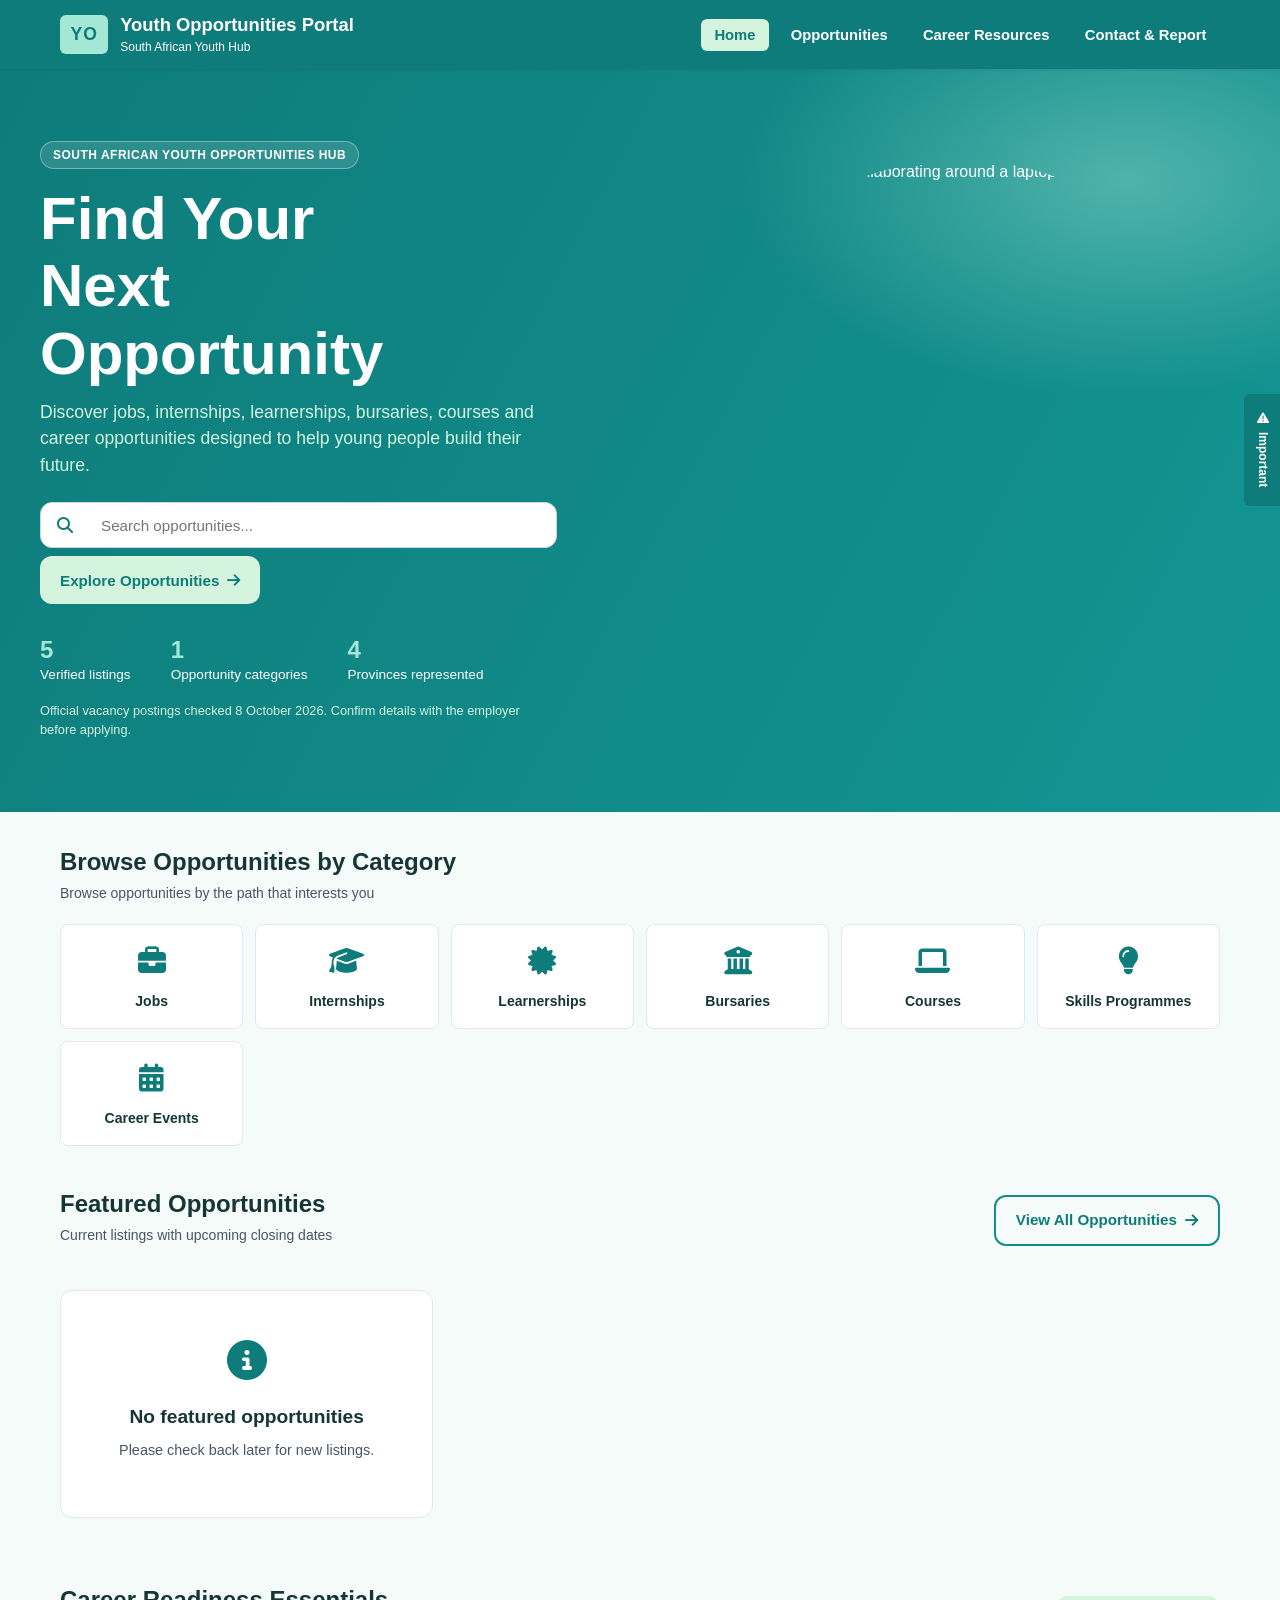
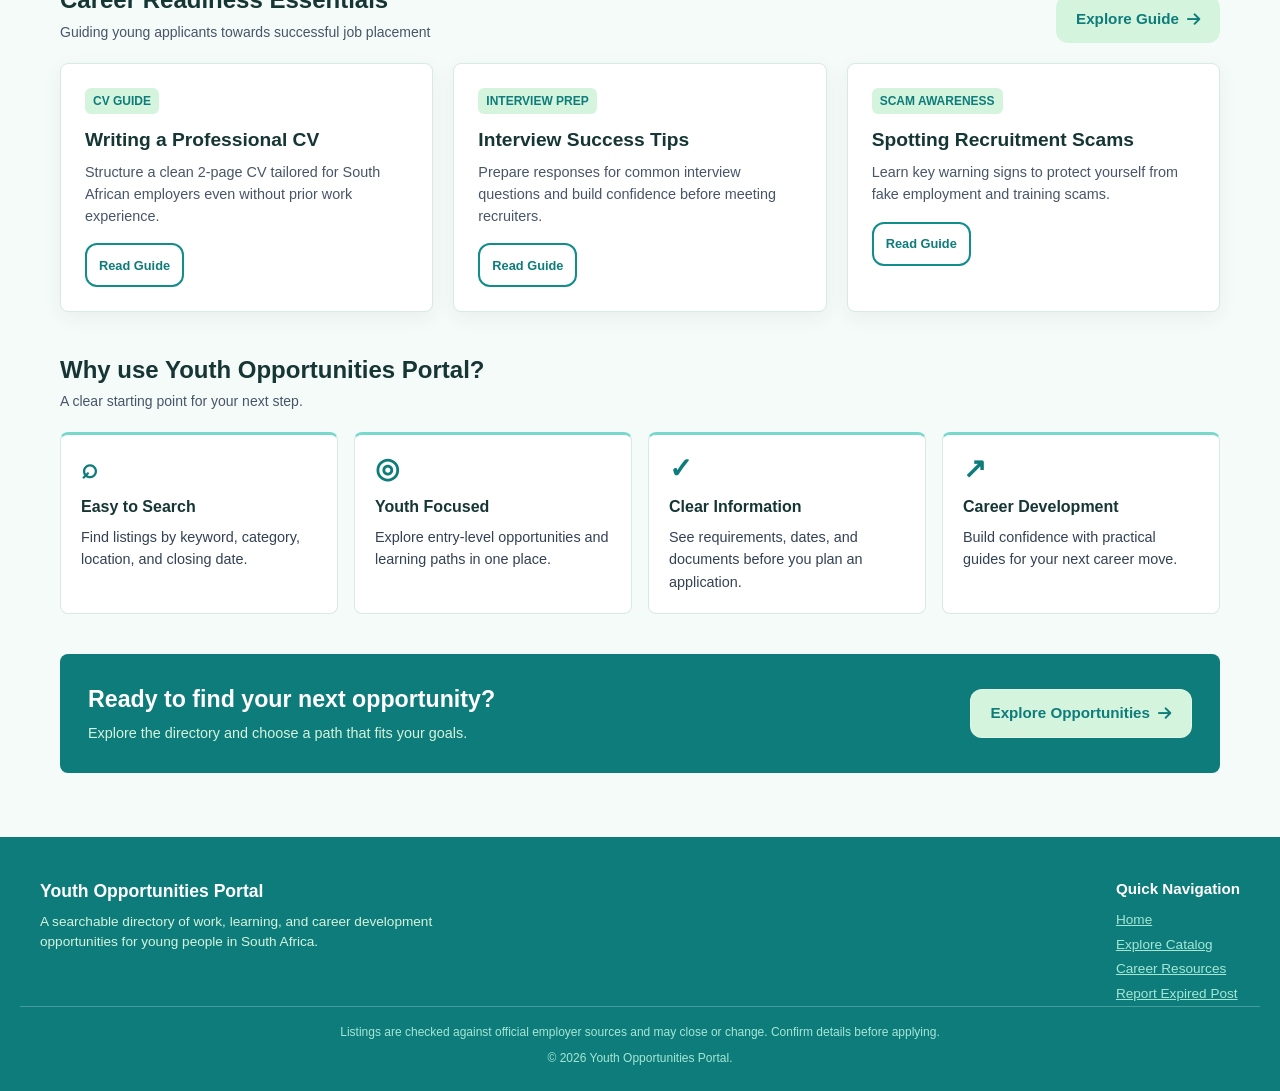
==== commit a79e507d: "Add verified live opportunity listings" ====
--- a/html/index.html
+++ b/html/index.html
@@ -12,12 +12,6 @@
   <!-- ACCESSIBILITY: Skip Link -->
   <a href="#main-content" class="skip-link">Skip to main content</a>
 
-  <!-- SCAM WARNING BANNER -->
-  <aside class="scam-banner" aria-label="Security Alert">
-    <i class="fa-solid fa-shield-halved" aria-hidden="true"></i>
-    <strong>Safety Warning:</strong> Youth Opportunities are 100% FREE. Never pay any fee for interviews, uniforms, or application processing.
-  </aside>
-
   <!-- NAVIGATION HEADER -->
   <header class="site-header">
     <div class="nav-container">
@@ -61,7 +55,8 @@
 
   <!-- FULL-WIDTH OPPORTUNITY SEARCH -->
   <section class="hero-card" aria-labelledby="hero-title">
-    <div class="hero-content">
+    <div class="hero-layout">
+      <div class="hero-content">
       <span class="badge-tag">South African Youth Opportunities Hub</span>
       <h1 id="hero-title" class="hero-title">Find Your Next Opportunity</h1>
       <p class="hero-subtitle">Discover jobs, internships, learnerships, bursaries, courses and career opportunities designed to help young people build their future.</p>
@@ -80,19 +75,26 @@
 
       <div class="hero-stats" aria-label="Portal overview">
         <div class="hero-stat">
-          <strong>12</strong>
-          <span>Sample listings</span>
+          <strong>5</strong>
+          <span>Verified listings</span>
         </div>
         <div class="hero-stat">
-          <strong>7</strong>
+          <strong>1</strong>
           <span>Opportunity categories</span>
         </div>
         <div class="hero-stat">
-          <strong>3</strong>
-          <span>Provinces represented in sample data</span>
-        </div>
-      </div>
-      <p class="hero-sample-note">Listings are sample records for demonstration and are not confirmed vacancies.</p>
+          <strong>4</strong>
+          <span>Provinces represented</span>
+        </div>
+      </div>
+      <p class="hero-sample-note">Official vacancy postings checked 8 October 2026. Confirm details with the employer before applying.</p>
+      </div>
+      <img
+        class="hero-image"
+        src="https://images.pexels.com/photos/6140671/pexels-photo-6140671.jpeg?auto=compress&amp;cs=tinysrgb&amp;w=1400"
+        alt="Diverse young adults collaborating around a laptop in a modern study space"
+        fetchpriority="high"
+      />
     </div>
   </section>
 
@@ -143,7 +145,7 @@
       <div class="section-header">
         <div>
           <h2 class="section-title">Featured Opportunities</h2>
-          <p class="section-subtitle">Sample listings with upcoming closing dates</p>
+          <p class="section-subtitle">Current listings with upcoming closing dates</p>
         </div>
         <a href="opportunities.html" class="btn btn-outline">View All Opportunities <i class="fa-solid fa-arrow-right" aria-hidden="true"></i></a>
       </div>
@@ -232,8 +234,8 @@
     </div>
 
     <div class="footer-bottom">
-      <p>Sample opportunity listings are for demonstration purposes and should not be treated as real vacancies.</p>
-      <p>© 2026 Youth Opportunities Portal. Sample listings are identified and are not confirmed vacancies.</p>
+      <p>Listings are checked against official employer sources and may close or change. Confirm details before applying.</p>
+      <p>© 2026 Youth Opportunities Portal.</p>
     </div>
   </footer>
 
@@ -256,7 +258,7 @@
       hidden
     >
       <h2 id="applicant-warning-title">Important applicant notice</h2>
-      <p>Important: This portal is a student demo project and the opportunities currently displayed are sample listings. Always confirm an opportunity on the organisation's official website before submitting personal information or documents. Never pay money to apply for a job, learnership, internship, bursary, or course.</p>
+      <p>Verify the closing date and application instructions on the official employer listing before sharing personal information. Applications are free; never pay fees to apply.</p>
       <button class="applicant-warning-close" type="button">Close</button>
     </section>
   </aside>
--- a/css/style.css
+++ b/css/style.css
@@ -2,8 +2,6 @@
    Youth Opportunities Portal - Shared Stylesheet
   Color Palette: Teal and mint, with accessible dark-text contrast
    ========================================================================== */
-
-@import url("https://fonts.googleapis.com/css2?family=DM+Sans:wght@400;500;600;700&family=Sora:wght@500;600;700&display=swap");
 
 :root {
   --dark-teal: #0E7C7B;
@@ -29,14 +27,11 @@
   --gray-300: #cbd5e1;
   --gray-600: #475569;
   --gray-700: #334155;
-  --amber-bg: #fffbeb;
-  --amber-border: #fcd34d;
-  --amber-text: #78350f;
   --red-600: #dc2626;
   --green-600: #16a34a;
   
-  --font-main: "DM Sans", sans-serif;
-  --font-display: "Sora", "DM Sans", sans-serif;
+  --font-main: Arial, sans-serif;
+  --font-display: Arial, sans-serif;
   --max-width: 1200px;
   --radius-sm: 6px;
   --radius-md: 12px;
@@ -203,22 +198,6 @@
   cursor: pointer;
 }
 
-/* --- Banners --- */
-.scam-banner {
-  background-color: #fef3c7;
-  color: #92400e;
-  border-bottom: 1px solid var(--amber-border);
-  padding: 0.5rem 1rem;
-  font-size: 0.85rem;
-  text-align: center;
-  font-weight: 600;
-}
-
-.scam-banner i {
-  color: var(--primary);
-  margin-right: 0.25rem;
-}
-
 /* --- Navigation Header --- */
 .site-header {
   background-color: var(--white);
@@ -1123,9 +1102,31 @@
   padding: 4.5rem 1.25rem;
 }
 
+.hero-layout {
+  display: grid;
+  grid-template-columns: minmax(0, 0.9fr) minmax(0, 1.1fr);
+  align-items: center;
+  gap: clamp(1.5rem, 4vw, 3.5rem);
+  max-width: var(--max-width);
+  margin: 0 auto;
+}
+
 .hero-content {
   position: relative;
   z-index: 1;
+  min-width: 0;
+  max-width: none;
+  margin: 0;
+}
+
+.hero-image {
+  display: block;
+  width: min(100%, 560px);
+  aspect-ratio: 1;
+  object-fit: cover;
+  object-position: center;
+  border-radius: 50%;
+  justify-self: end;
 }
 
 .hero-title {
@@ -1237,13 +1238,6 @@
   color: var(--light-aqua) !important;
 }
 
-.scam-banner {
-  background: var(--frosted-mint);
-  border-color: var(--light-aqua);
-  color: var(--dark-text);
-}
-
-.scam-banner i,
 .status-icon {
   color: var(--dark-teal);
 }
@@ -1285,6 +1279,18 @@
     align-items: flex-start;
     flex-direction: column;
     gap: 0.75rem;
+  }
+}
+
+@media (max-width: 760px) {
+  .hero-layout {
+    grid-template-columns: 1fr;
+    gap: 2rem;
+  }
+
+  .hero-image {
+    width: min(100%, 420px);
+    justify-self: center;
   }
 }
 
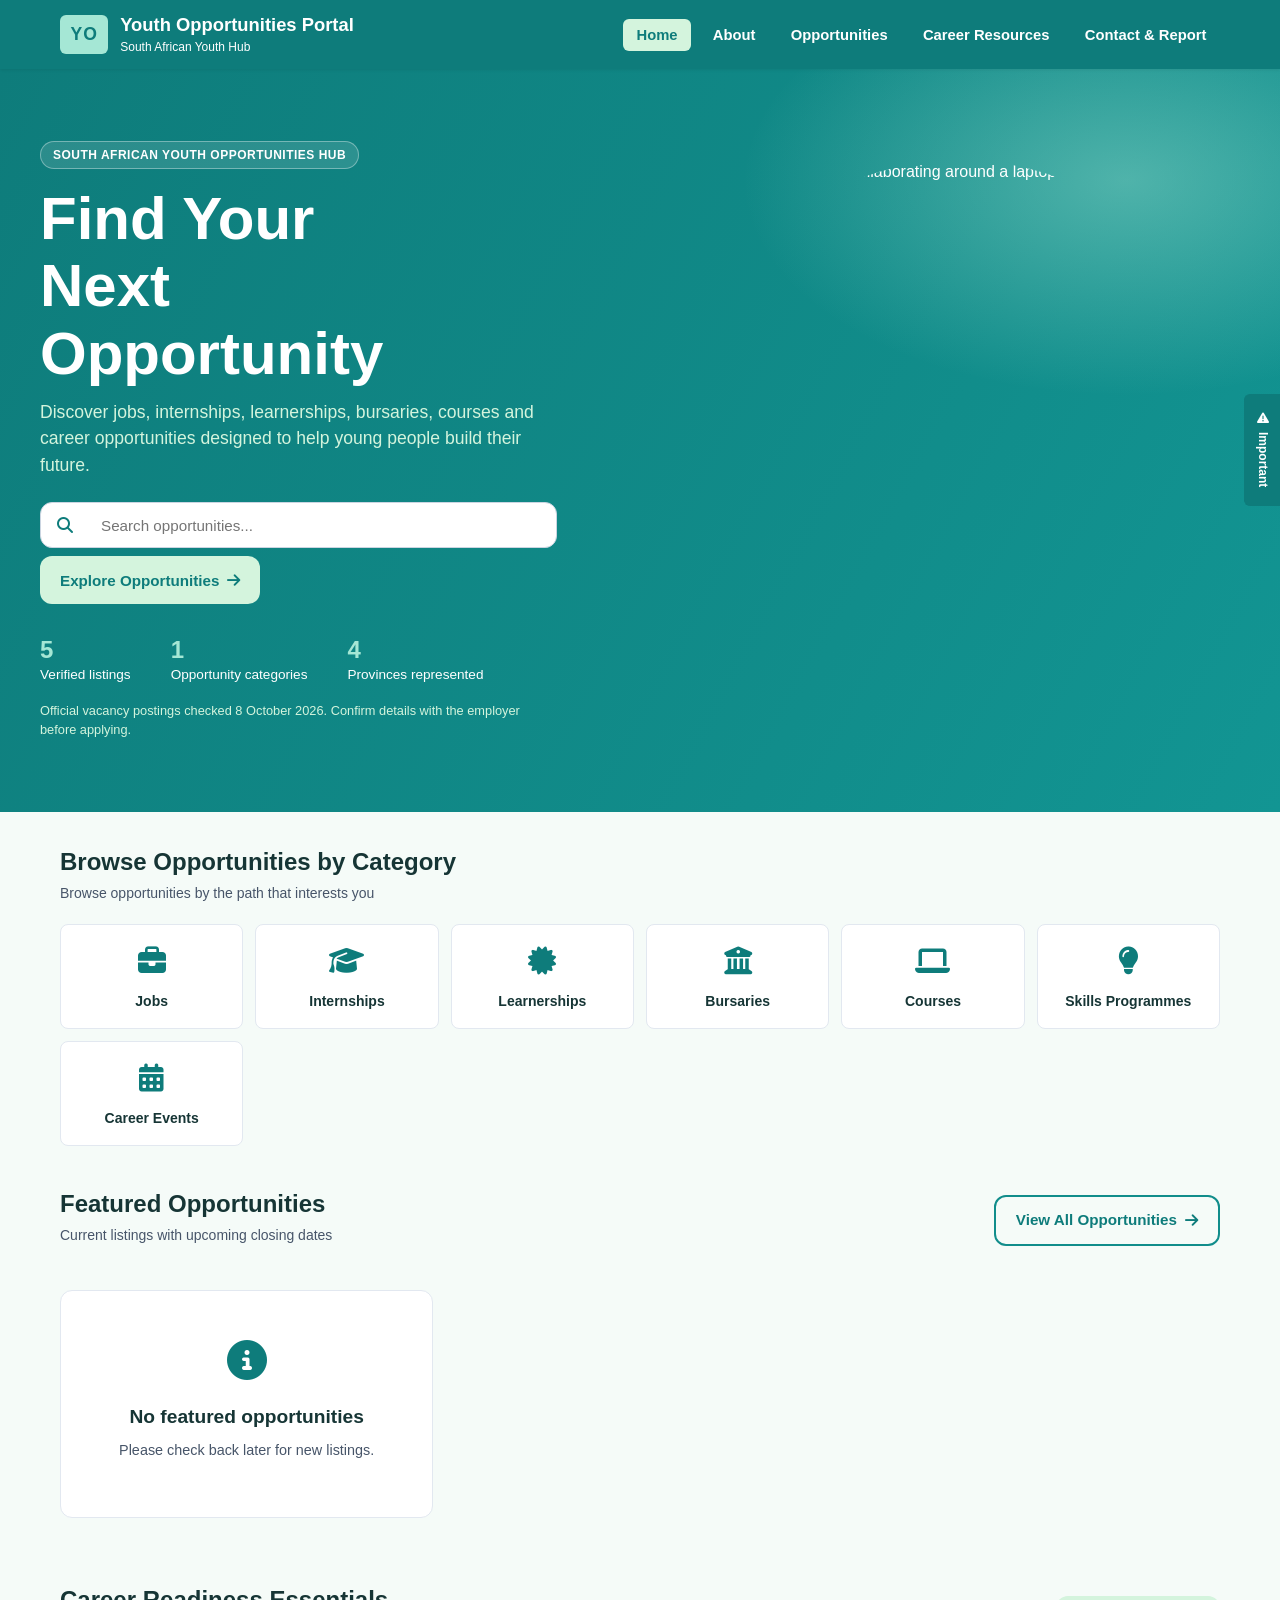
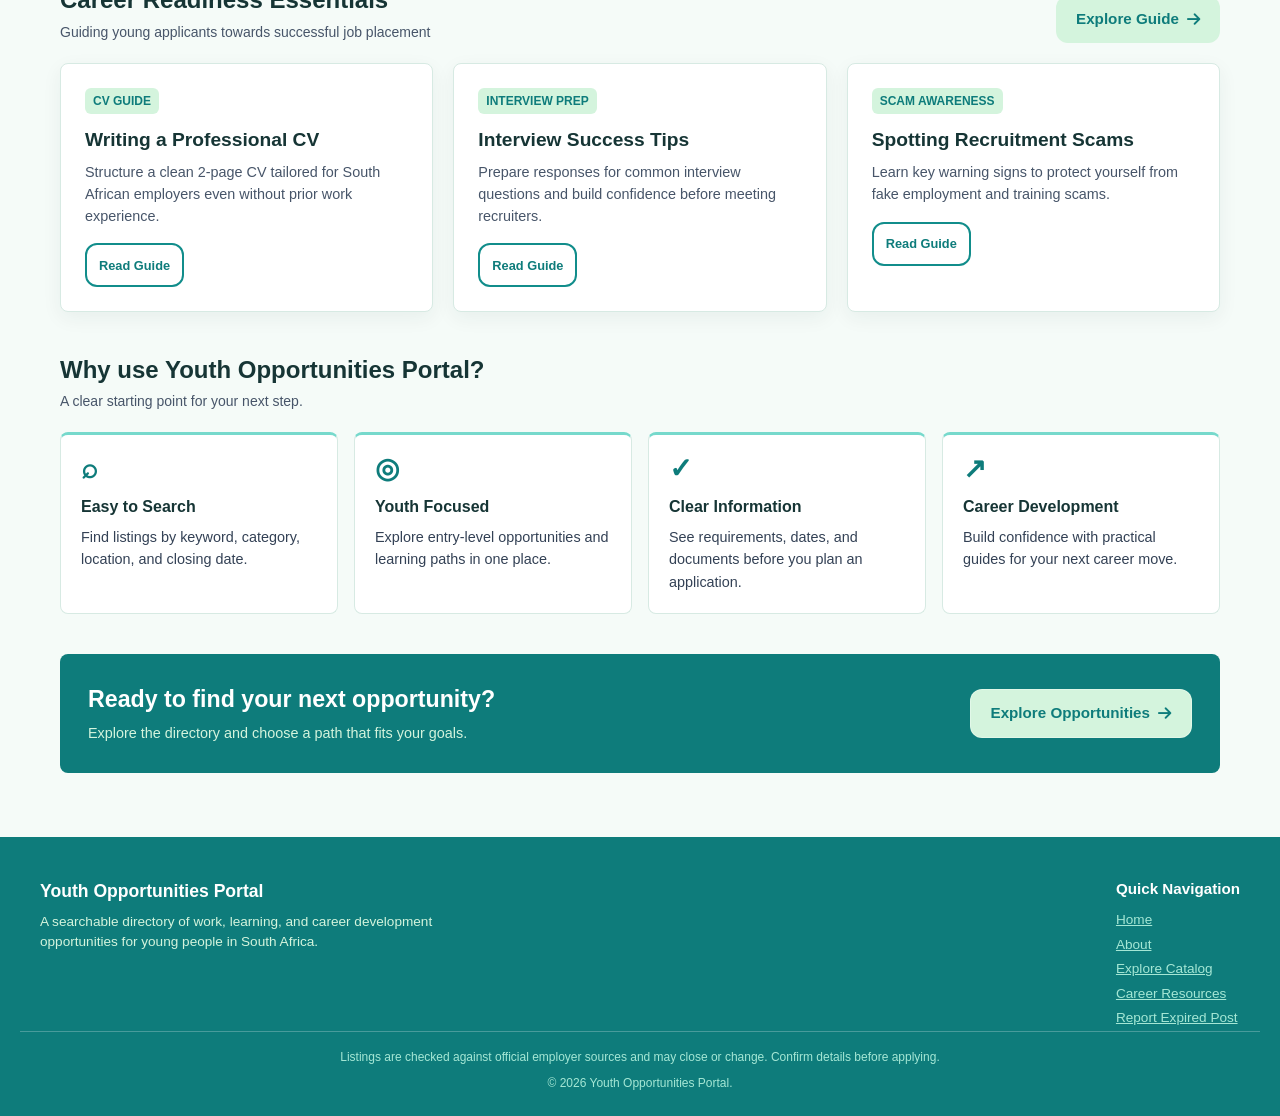
==== commit 41738341: "Add About page and navigation links Co-authored-by: Copilot <223556219+Copilot@users.noreply.github." ====
--- a/html/index.html
+++ b/html/index.html
@@ -26,6 +26,7 @@
       <nav aria-label="Primary Desktop Navigation">
         <ul class="nav-links">
           <li><a href="index.html" class="active">Home</a></li>
+          <li><a href="about.html">About</a></li>
           <li><a href="opportunities.html">Opportunities</a></li>
           <li><a href="resources.html">Career Resources</a></li>
           <li><a href="contact.html">Contact & Report</a></li>
@@ -42,6 +43,7 @@
       <nav aria-label="Primary Mobile Navigation">
         <ul class="mobile-drawer-links">
           <li><a href="index.html" class="active">Home</a></li>
+          <li><a href="about.html">About</a></li>
           <li><a href="opportunities.html">Opportunities</a></li>
           <li><a href="resources.html">Career Resources</a></li>
           <li><a href="contact.html">Contact & Report</a></li>
@@ -226,6 +228,7 @@
         <h4 class="footer-heading footer-subheading">Quick Navigation</h4>
         <ul class="footer-links">
           <li><a href="index.html">Home</a></li>
+          <li><a href="about.html">About</a></li>
           <li><a href="opportunities.html">Explore Catalog</a></li>
           <li><a href="resources.html">Career Resources</a></li>
           <li><a href="contact.html">Report Expired Post</a></li>
--- a/css/style.css
+++ b/css/style.css
@@ -1558,4 +1558,7 @@
     animation-iteration-count: 1 !important;
     transition-duration: 0.01ms !important;
   }
-}+}
+.about-cta {
+  margin-top: 2rem;
+}
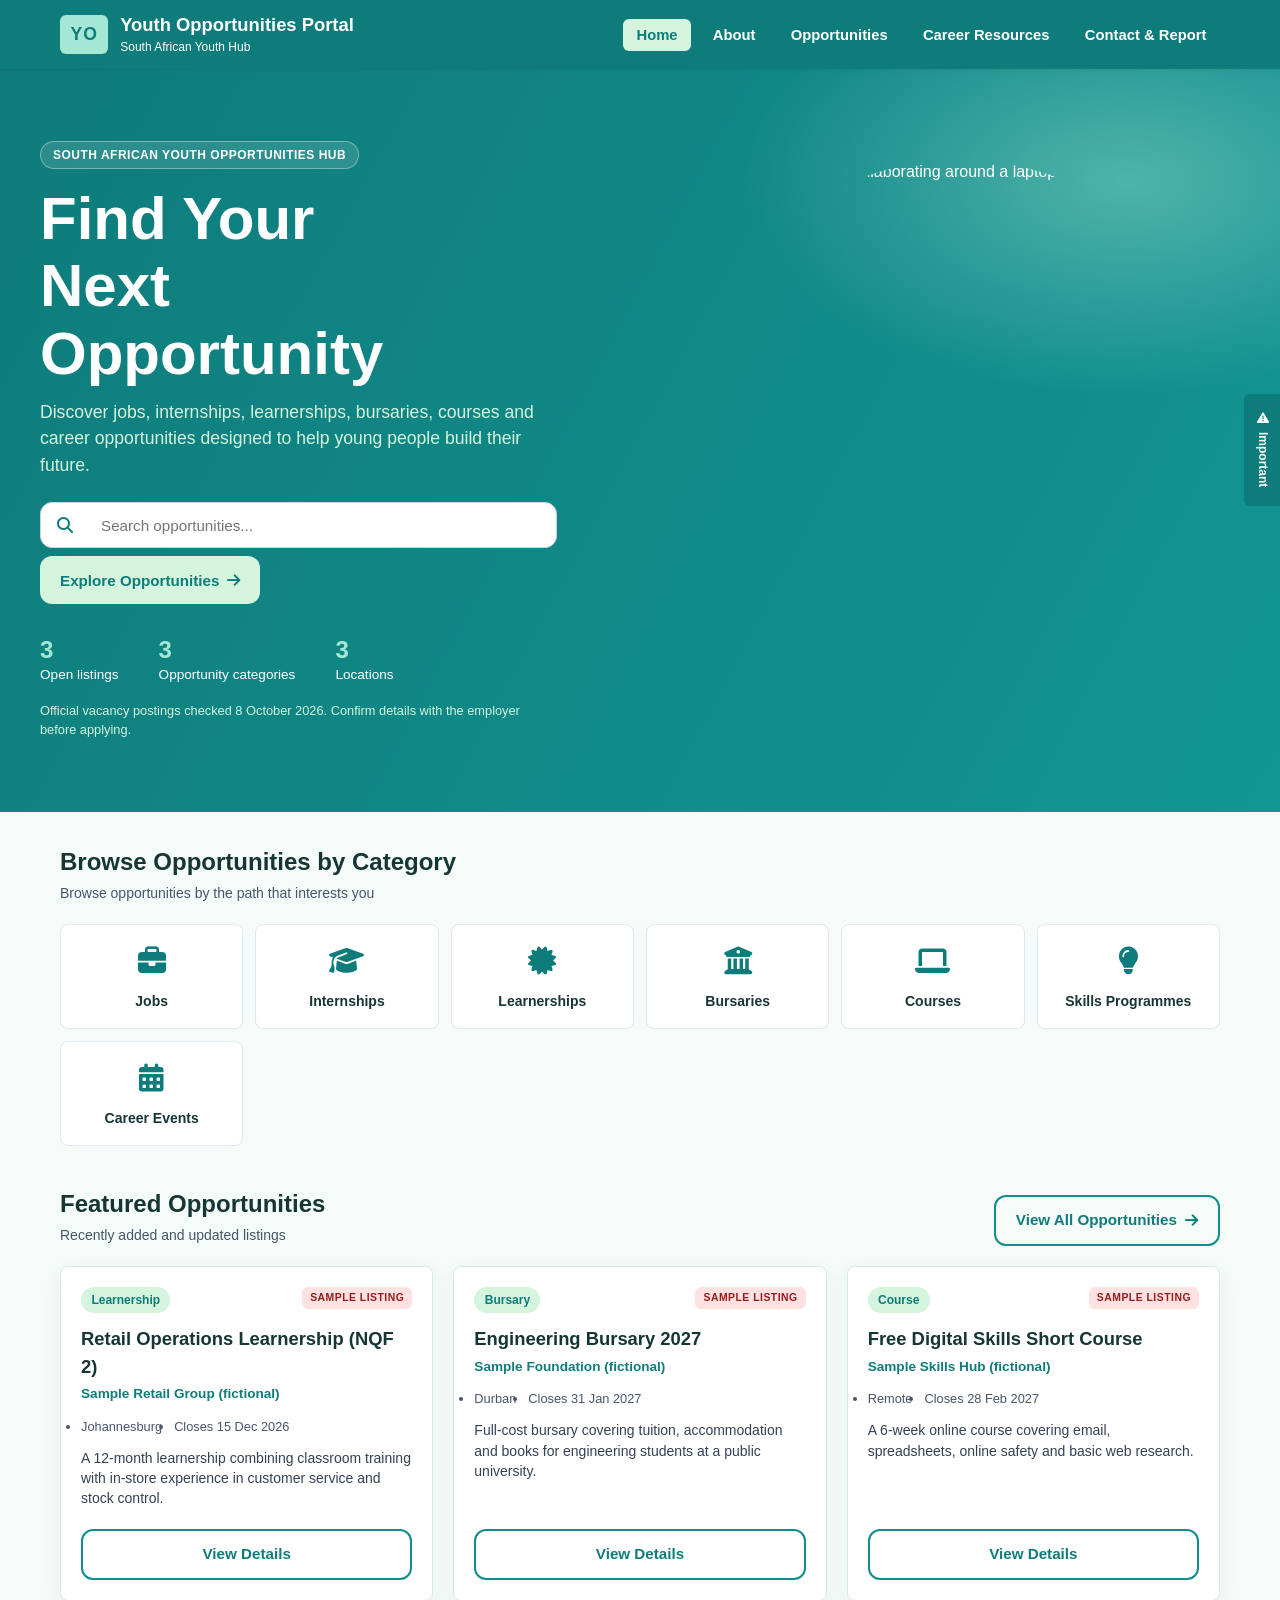
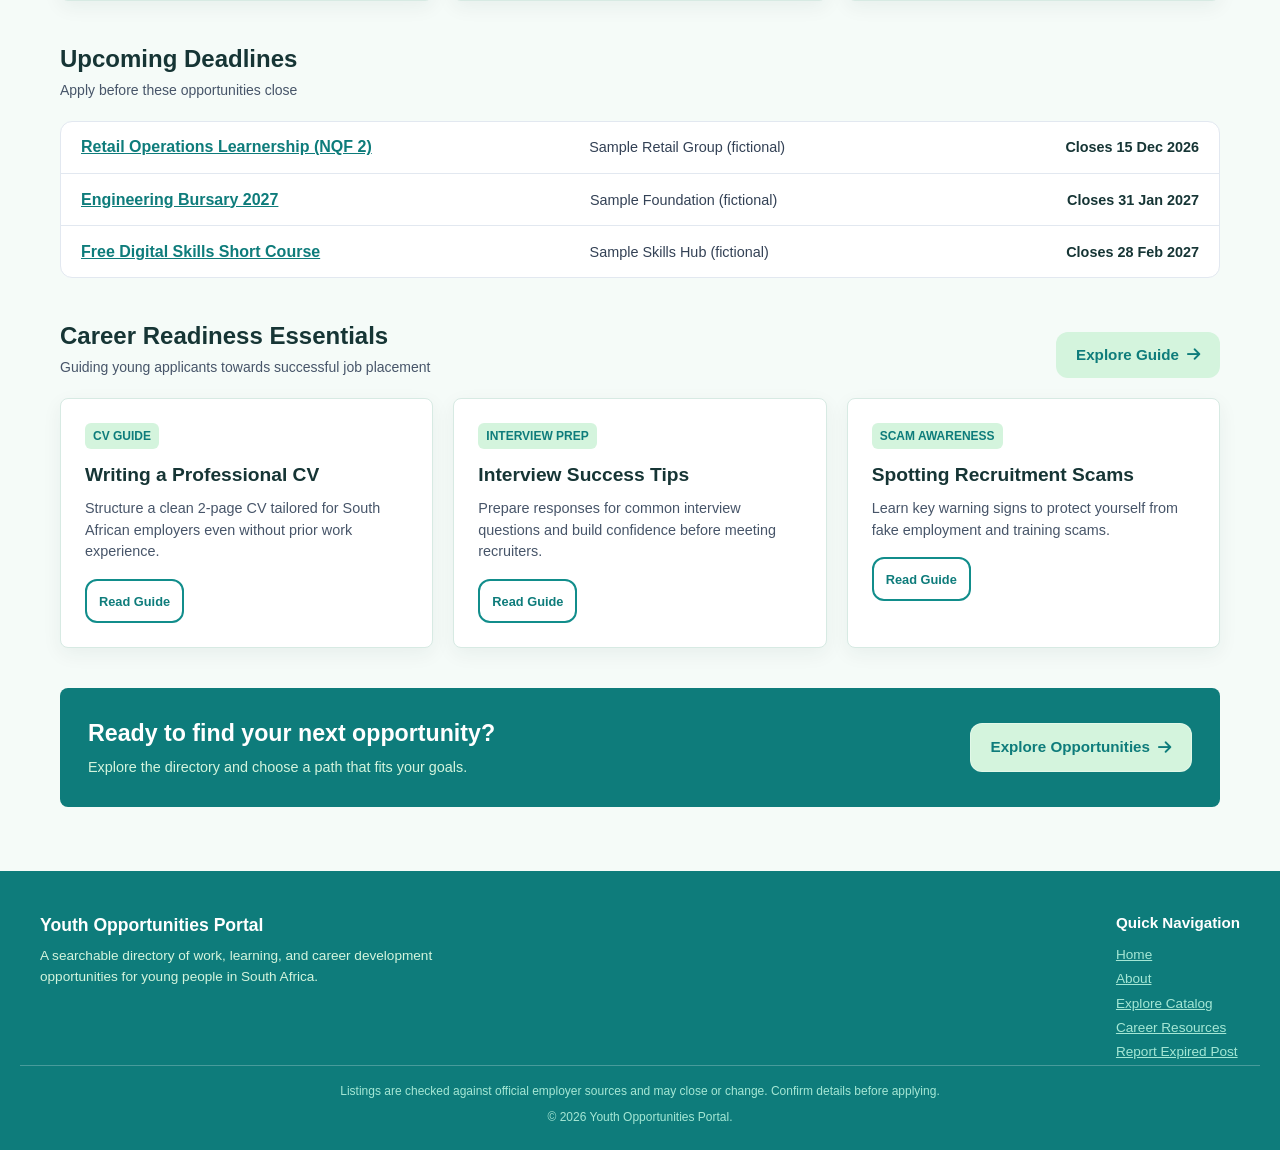
==== commit 3f47fd90: "Align portal with Project 1 requirements - Add experience-level filter - Add Upcoming Deadlines sect" ====
--- a/html/index.html
+++ b/html/index.html
@@ -77,16 +77,16 @@
 
       <div class="hero-stats" aria-label="Portal overview">
         <div class="hero-stat">
-          <strong>5</strong>
-          <span>Verified listings</span>
+          <strong id="stat-listings">&ndash;</strong>
+          <span>Open listings</span>
         </div>
         <div class="hero-stat">
-          <strong>1</strong>
+          <strong id="stat-categories">&ndash;</strong>
           <span>Opportunity categories</span>
         </div>
         <div class="hero-stat">
-          <strong>4</strong>
-          <span>Provinces represented</span>
+          <strong id="stat-locations">&ndash;</strong>
+          <span>Locations</span>
         </div>
       </div>
       <p class="hero-sample-note">Official vacancy postings checked 8 October 2026. Confirm details with the employer before applying.</p>
@@ -147,12 +147,23 @@
       <div class="section-header">
         <div>
           <h2 class="section-title">Featured Opportunities</h2>
-          <p class="section-subtitle">Current listings with upcoming closing dates</p>
+          <p class="section-subtitle">Recently added and updated listings</p>
         </div>
         <a href="opportunities.html" class="btn btn-outline">View All Opportunities <i class="fa-solid fa-arrow-right" aria-hidden="true"></i></a>
       </div>
 
       <div id="featured-grid" class="opportunities-grid"></div>
+    </section>
+
+
+    <section class="home-section" aria-labelledby="deadlines-title">
+      <div class="section-header">
+        <div>
+          <h2 class="section-title" id="deadlines-title">Upcoming Deadlines</h2>
+          <p class="section-subtitle">Apply before these opportunities close</p>
+        </div>
+      </div>
+      <ul id="deadlines-list" class="deadlines-list"></ul>
     </section>
 
     <!-- CAREER READINESS SECTION -->
@@ -187,21 +198,6 @@
           <p class="resource-desc">Learn key warning signs to protect yourself from fake employment and training scams.</p>
           <a href="resources.html#scam-section" class="btn btn-outline btn-compact">Read Guide</a>
         </div>
-      </div>
-    </section>
-
-    <section class="home-section" aria-labelledby="why-title">
-      <div class="section-header">
-        <div>
-          <h2 class="section-title" id="why-title">Why use Youth Opportunities Portal?</h2>
-          <p class="section-subtitle">A clear starting point for your next step.</p>
-        </div>
-      </div>
-      <div class="benefits-grid">
-        <article class="benefit-card"><span aria-hidden="true">⌕</span><h3>Easy to Search</h3><p>Find listings by keyword, category, location, and closing date.</p></article>
-        <article class="benefit-card"><span aria-hidden="true">◎</span><h3>Youth Focused</h3><p>Explore entry-level opportunities and learning paths in one place.</p></article>
-        <article class="benefit-card"><span aria-hidden="true">✓</span><h3>Clear Information</h3><p>See requirements, dates, and documents before you plan an application.</p></article>
-        <article class="benefit-card"><span aria-hidden="true">↗</span><h3>Career Development</h3><p>Build confidence with practical guides for your next career move.</p></article>
       </div>
     </section>
 
--- a/css/style.css
+++ b/css/style.css
@@ -1339,36 +1339,6 @@
   font-size: 0.9rem;
 }
 
-.benefits-grid {
-  display: grid;
-  grid-template-columns: 1fr;
-  gap: 1rem;
-}
-
-.benefit-card {
-  padding: 1.25rem;
-  border: 1px solid #D7EAE3;
-  border-top: 3px solid var(--pearl-aqua);
-  border-radius: 8px;
-  background: var(--white);
-}
-
-.benefit-card > span {
-  display: inline-block;
-  margin-bottom: 0.75rem;
-  color: var(--dark-teal);
-  font-size: 1.75rem;
-  font-weight: 700;
-  line-height: 1;
-}
-
-.benefit-card h3 {
-  margin-bottom: 0.4rem;
-  color: var(--dark-text);
-  font-size: 1rem;
-}
-
-.benefit-card p,
 .home-cta p {
   color: var(--gray-700);
   font-size: 0.9rem;
@@ -1517,10 +1487,6 @@
   .filters-grid {
     grid-template-columns: repeat(2, minmax(0, 1fr));
   }
-
-  .benefits-grid {
-    grid-template-columns: repeat(2, minmax(0, 1fr));
-  }
 }
 
 @media (min-width: 992px) {
@@ -1529,11 +1495,7 @@
   }
 
   .filters-grid {
-    grid-template-columns: 2fr repeat(4, minmax(0, 1fr));
-  }
-
-  .benefits-grid {
-    grid-template-columns: repeat(4, minmax(0, 1fr));
+    grid-template-columns: repeat(3, minmax(0, 1fr));
   }
 }
 
@@ -1559,6 +1521,39 @@
     transition-duration: 0.01ms !important;
   }
 }
-.about-cta {
-  margin-top: 2rem;
-}
+.deadlines-list {
+  list-style: none;
+  border: 1px solid var(--gray-200);
+  border-radius: var(--radius-md);
+  background: var(--white);
+}
+
+.deadlines-list li {
+  display: flex;
+  flex-wrap: wrap;
+  align-items: baseline;
+  gap: 0.25rem 1rem;
+  padding: 0.85rem 1.25rem;
+}
+
+.deadlines-list li + li {
+  border-top: 1px solid var(--gray-200);
+}
+
+.deadlines-list a {
+  flex: 1 1 14rem;
+  color: var(--dark-teal);
+  font-weight: 700;
+}
+
+.deadlines-list span {
+  flex: 1 1 12rem;
+  color: var(--gray-700);
+  font-size: 0.9rem;
+}
+
+.deadlines-list time {
+  color: var(--dark-text);
+  font-size: 0.9rem;
+  font-weight: 600;
+}
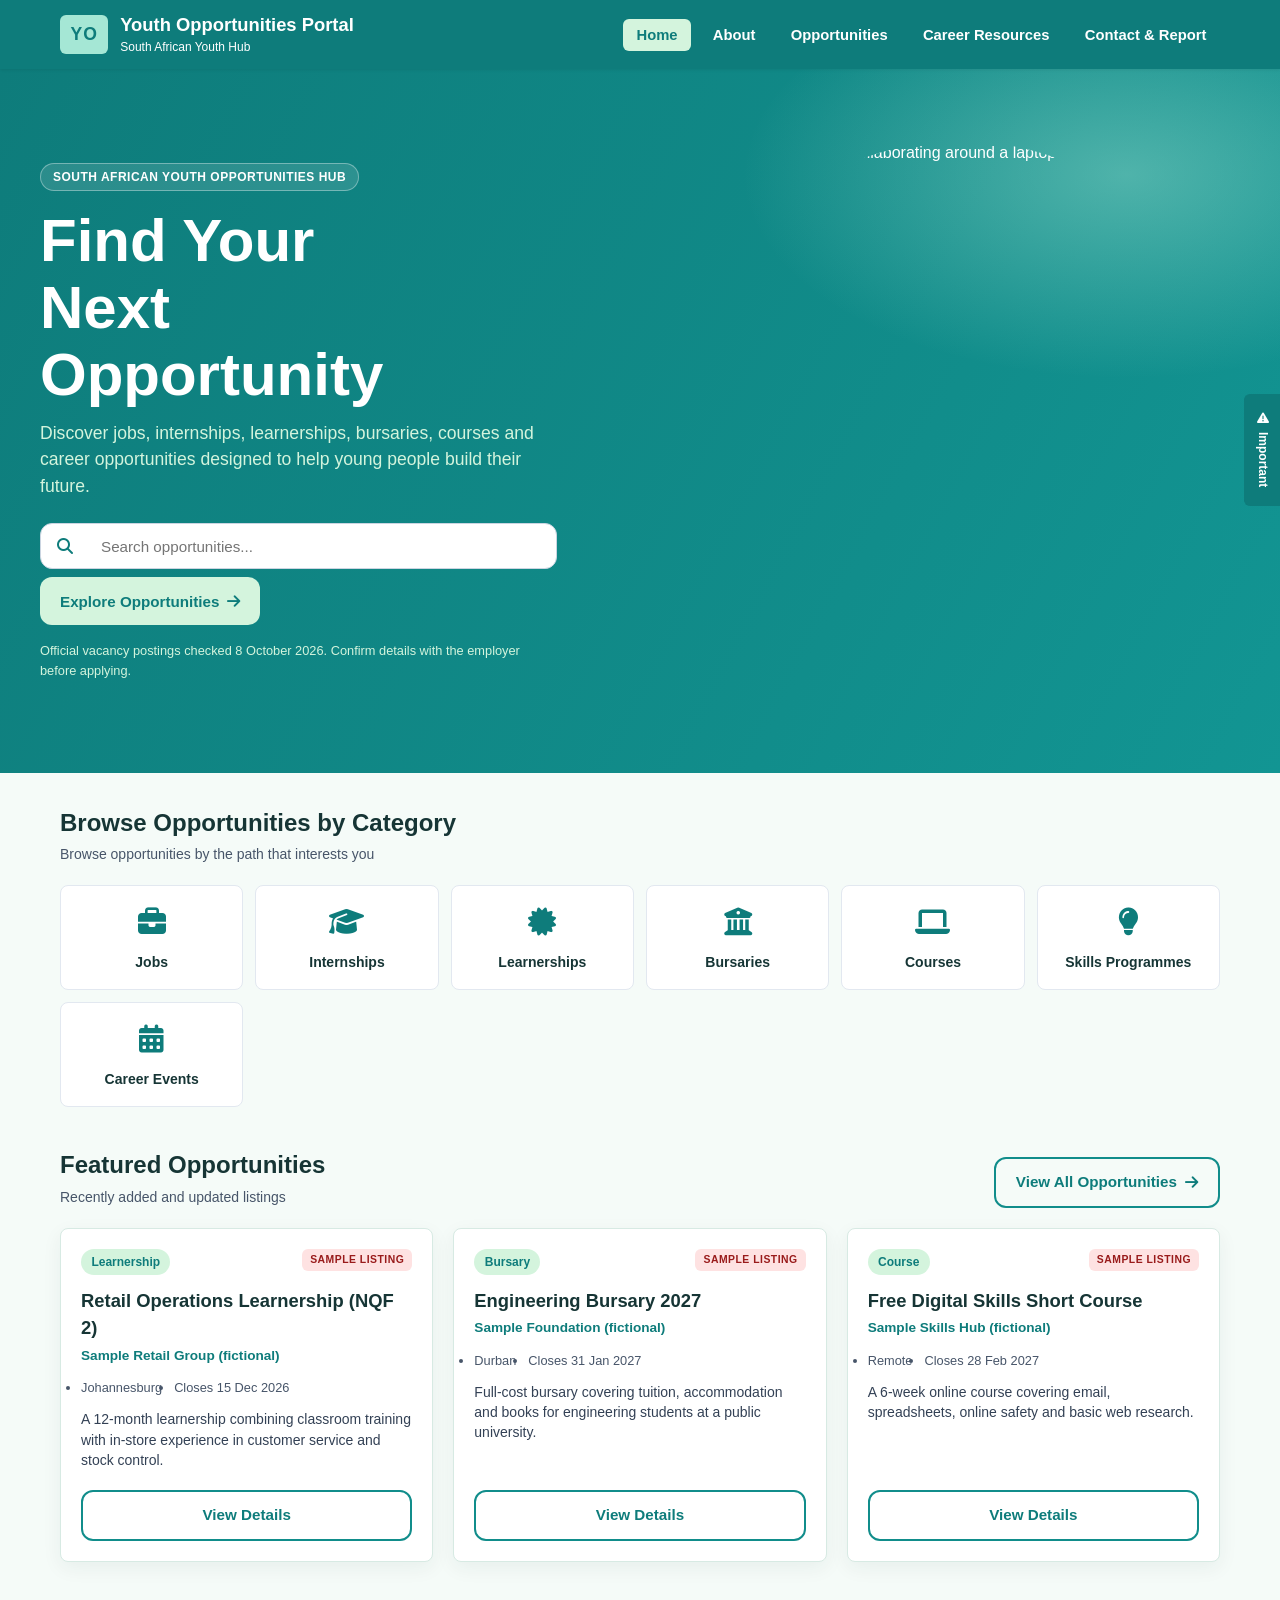
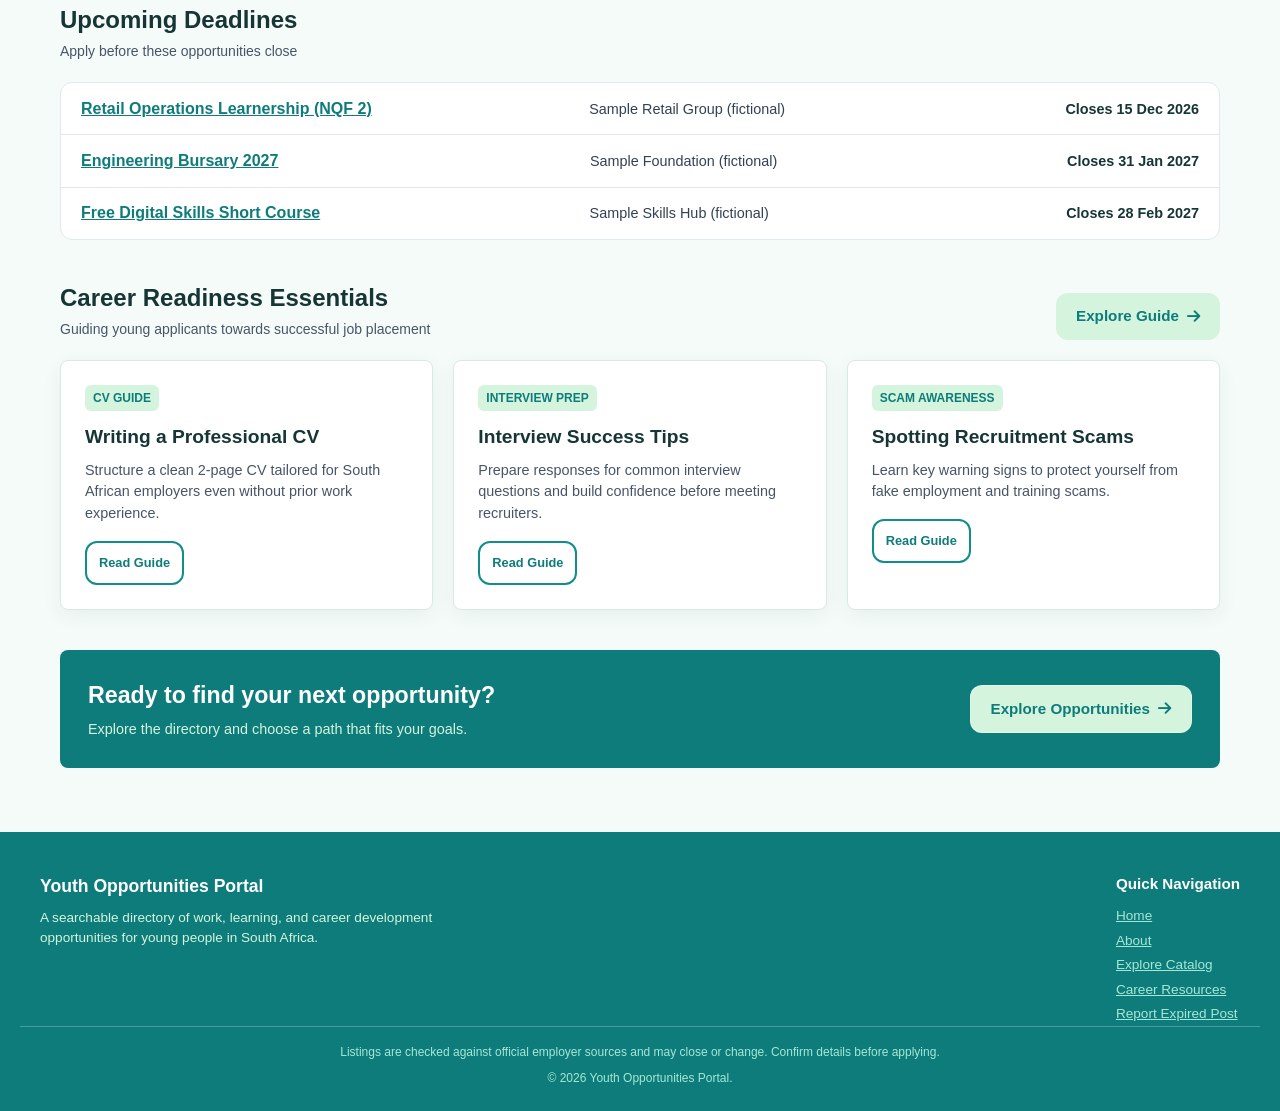
==== commit 3e87f434: "Remove features not in the curriculum outline - Remove home page stats, sort dropdown and unused loc" ====
--- a/html/index.html
+++ b/html/index.html
@@ -74,21 +74,6 @@
           <i class="fa-solid fa-arrow-right" aria-hidden="true"></i>
         </button>
       </form>
-
-      <div class="hero-stats" aria-label="Portal overview">
-        <div class="hero-stat">
-          <strong id="stat-listings">&ndash;</strong>
-          <span>Open listings</span>
-        </div>
-        <div class="hero-stat">
-          <strong id="stat-categories">&ndash;</strong>
-          <span>Opportunity categories</span>
-        </div>
-        <div class="hero-stat">
-          <strong id="stat-locations">&ndash;</strong>
-          <span>Locations</span>
-        </div>
-      </div>
       <p class="hero-sample-note">Official vacancy postings checked 8 October 2026. Confirm details with the employer before applying.</p>
       </div>
       <img
--- a/css/style.css
+++ b/css/style.css
@@ -421,29 +421,6 @@
   background: var(--gold-hover);
 }
 
-.hero-stats {
-  display: flex;
-  flex-wrap: wrap;
-  gap: 1.5rem 2.5rem;
-  margin-top: 2rem;
-}
-
-.hero-stat {
-  display: flex;
-  flex-direction: column;
-}
-
-.hero-stat strong {
-  color: #ffe08a;
-  font-size: 1.5rem;
-  line-height: 1.2;
-}
-
-.hero-stat span {
-  color: var(--white);
-  font-size: 0.85rem;
-}
-
 .hero-sample-note {
   margin-top: 1rem;
   color: #dbeafe;
@@ -1140,10 +1117,6 @@
   color: var(--frosted-mint);
 }
 
-.hero-stats strong {
-  color: var(--light-aqua);
-}
-
 .hero-search-form .btn-primary {
   background: var(--frosted-mint);
   color: var(--dark-teal);
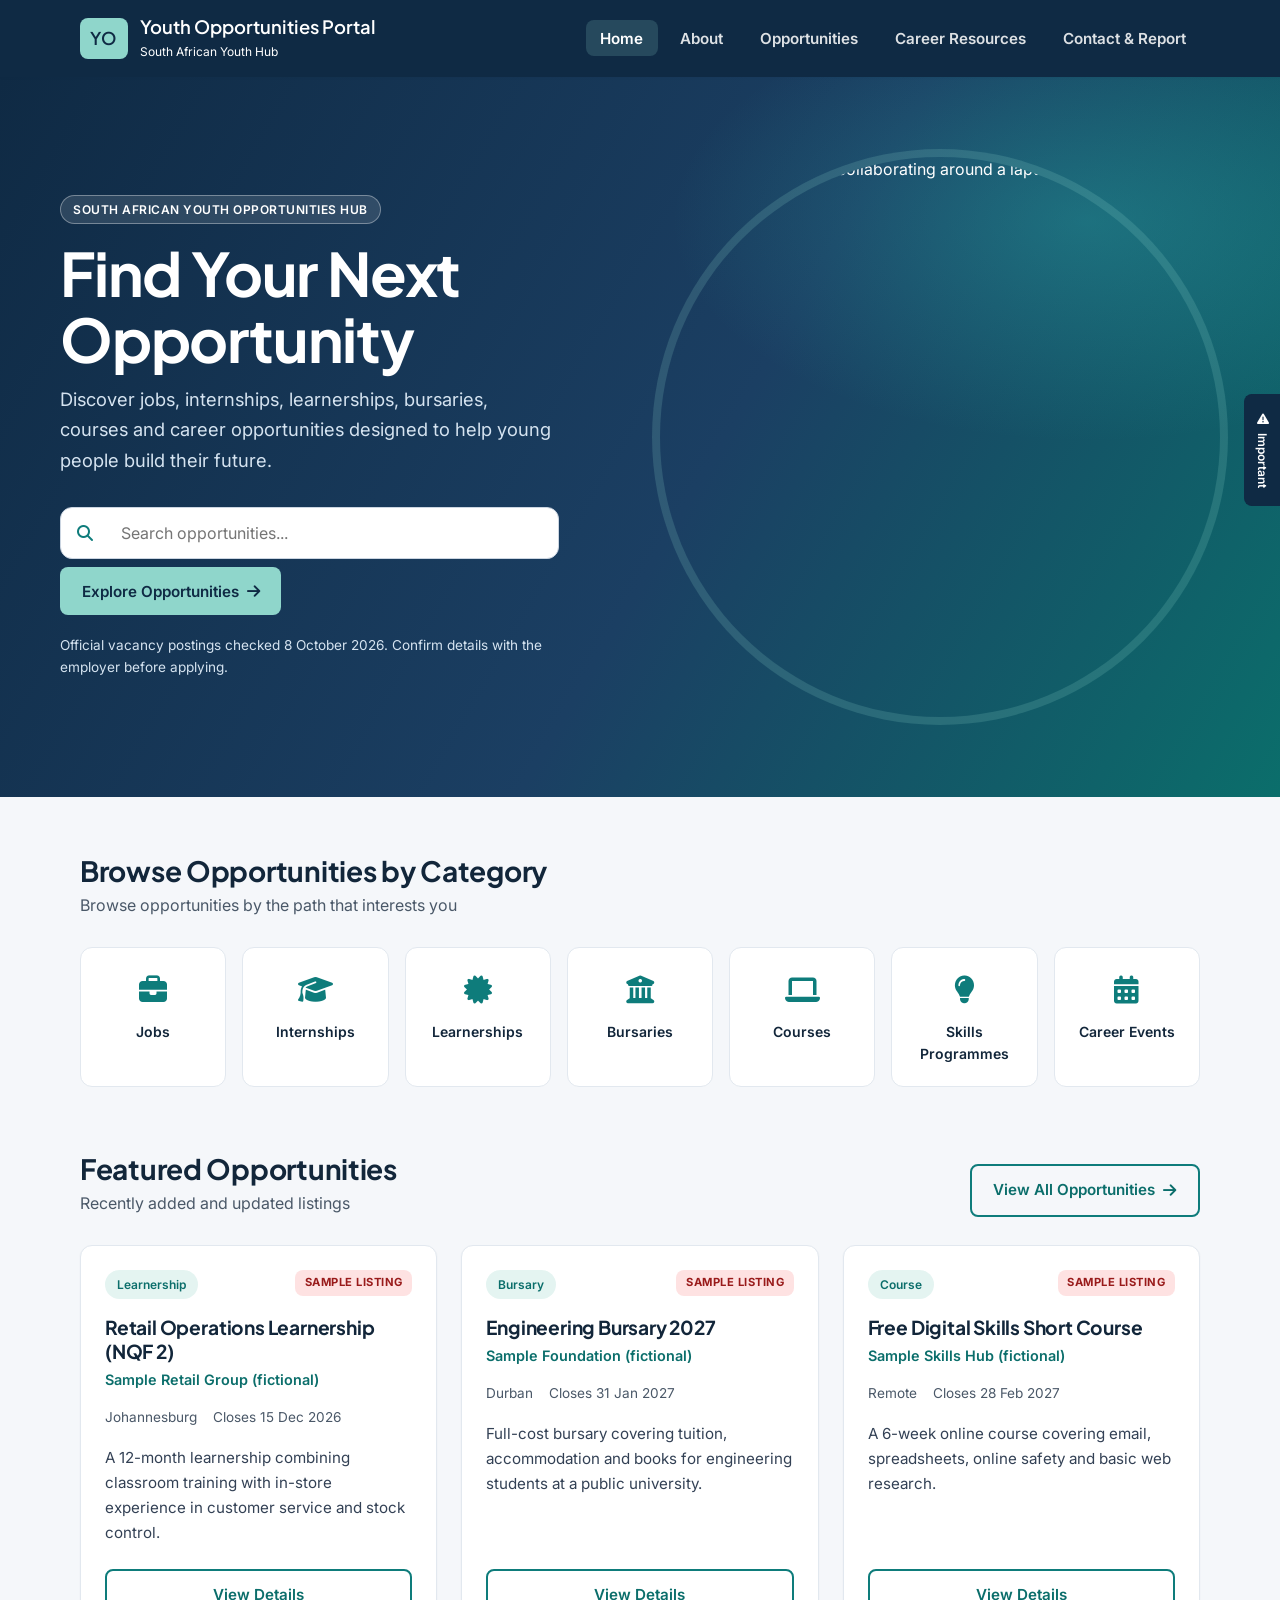
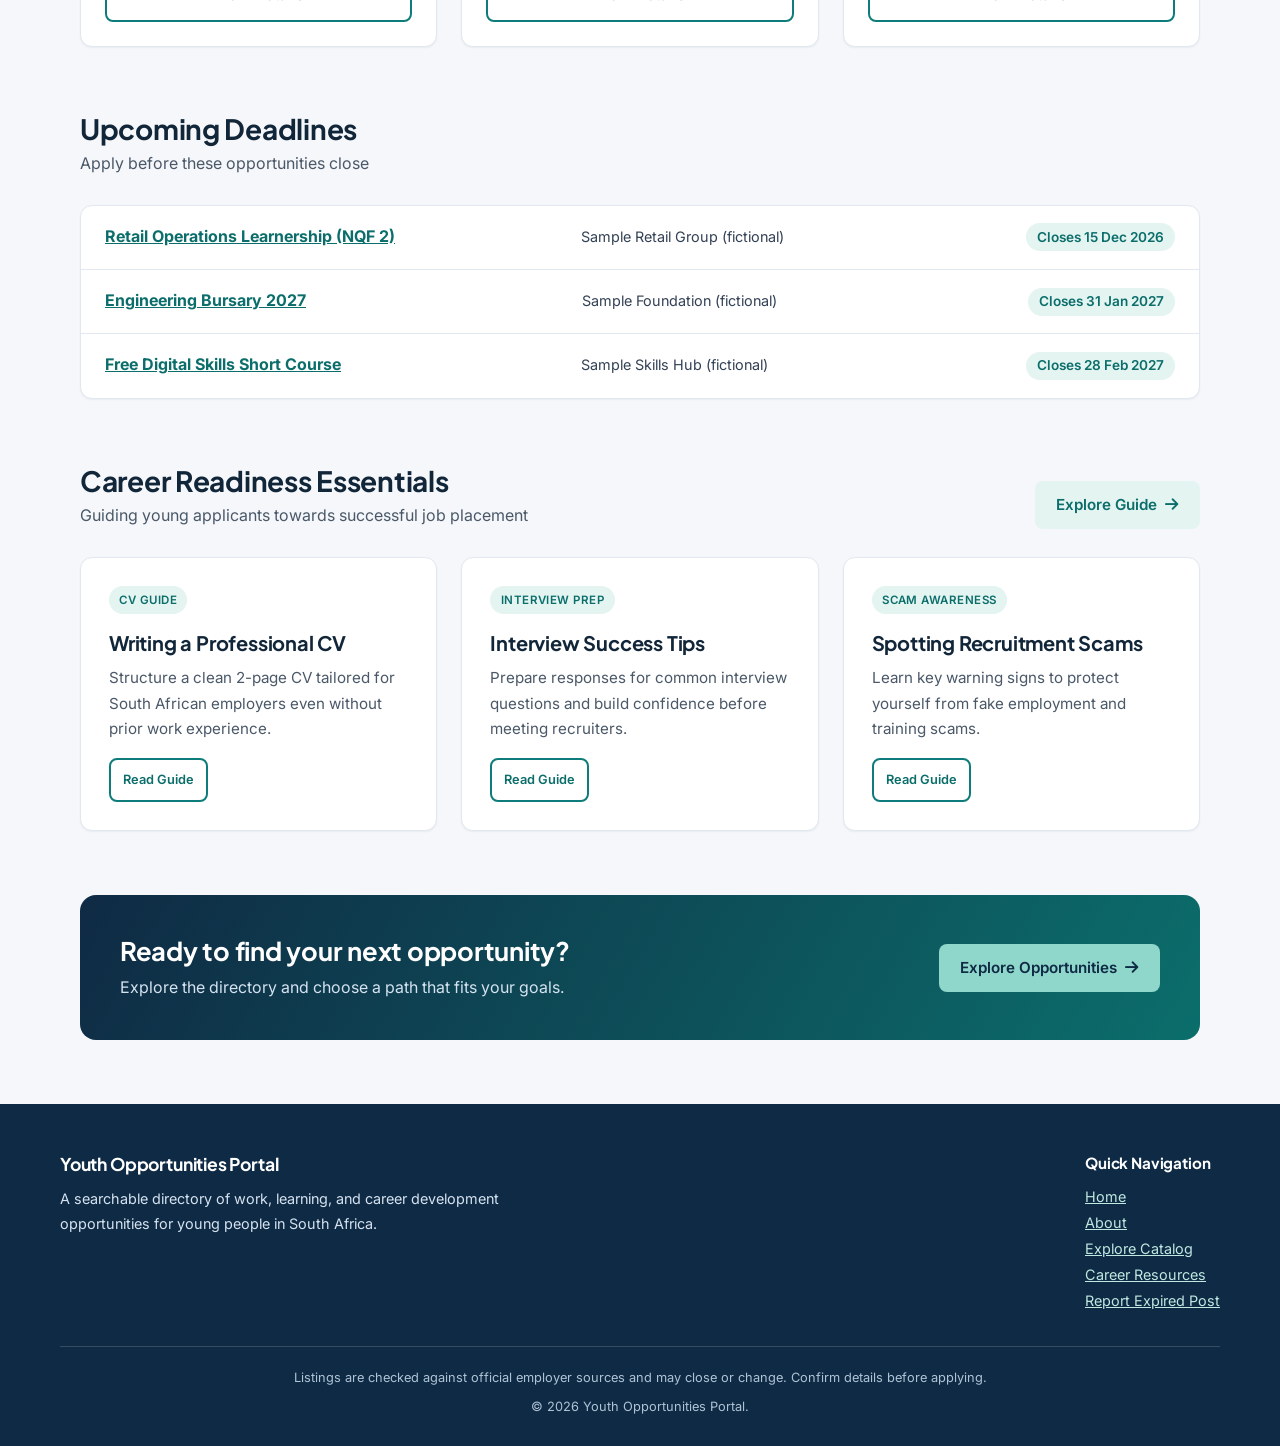
==== commit 6c0163b3: "Refresh typography, spacing and navy-teal palette - Use Inter for body text and Plus Jakarta Sans fo" ====
--- a/html/index.html
+++ b/html/index.html
@@ -5,6 +5,9 @@
   <meta name="viewport" content="width=device-width, initial-scale=1.0" />
   <title>Youth Opportunities Portal | South African Youth Hub</title>
   <link rel="stylesheet" href="https://cdnjs.cloudflare.com/ajax/libs/font-awesome/6.7.2/css/all.min.css" />
+  <link rel="preconnect" href="https://fonts.googleapis.com" />
+  <link rel="preconnect" href="https://fonts.gstatic.com" crossorigin />
+  <link rel="stylesheet" href="https://fonts.googleapis.com/css2?family=Inter:wght@400;500;600;700&family=Plus+Jakarta+Sans:wght@600;700;800&display=swap" />
   <link rel="stylesheet" href="../css/style.css" />
 </head>
 <body>
--- a/css/style.css
+++ b/css/style.css
@@ -1,44 +1,47 @@
 /* ==========================================================================
    Youth Opportunities Portal - Shared Stylesheet
-  Color Palette: Teal and mint, with accessible dark-text contrast
+  Color Palette: Deep navy blended with teal, on a cool off-white
    ========================================================================== */
 
 :root {
-  --dark-teal: #0E7C7B;
-  --teal: #118D8B;
+  --navy: #0F2A44;
+  --navy-light: #1B3F63;
+  --dark-teal: #0B6E6B;
+  --teal: #0E7C7B;
   --dark-cyan: #129593;
   --medium-teal: #139D9B;
-  --tropical-teal: #17BEBB;
-  --pearl-aqua: #76D9CC;
-  --light-aqua: #A5E7D5;
-  --frosted-mint: #D4F4DD;
+  --tropical-teal: #2BB3AE;
+  --pearl-aqua: #8FD6CB;
+  --light-aqua: #BFE8E1;
+  --frosted-mint: #E4F4F1;
   --white: #FFFFFF;
-  --dark-text: #163535;
-  --primary: var(--dark-teal);
-  --primary-hover: #096563;
+  --dark-text: #12263A;
+  --primary: var(--teal);
+  --primary-hover: var(--dark-teal);
   --primary-light: var(--frosted-mint);
   --secondary: var(--tropical-teal);
   --gold: var(--pearl-aqua);
   --gold-hover: var(--light-aqua);
   --dark: var(--dark-text);
-  --light: #F5FBF8;
-  --gray-100: #f1f5f9;
-  --gray-200: #e2e8f0;
-  --gray-300: #cbd5e1;
-  --gray-600: #475569;
+  --light: #F5F7FA;
+  --border: #E2E8EF;
+  --gray-100: #F1F5F9;
+  --gray-200: #E2E8F0;
+  --gray-300: #CBD5E1;
+  --gray-600: #4A5868;
   --gray-700: #334155;
   --red-600: #dc2626;
   --green-600: #16a34a;
-  
-  --font-main: Arial, sans-serif;
-  --font-display: Arial, sans-serif;
-  --max-width: 1200px;
-  --radius-sm: 6px;
+
+  --font-main: "Inter", system-ui, -apple-system, "Segoe UI", Roboto, Arial, sans-serif;
+  --font-display: "Plus Jakarta Sans", "Inter", system-ui, Arial, sans-serif;
+  --max-width: 1160px;
+  --radius-sm: 8px;
   --radius-md: 12px;
-  --radius-lg: 18px;
-  --shadow-sm: 0 1px 3px rgba(0, 0, 0, 0.08);
-  --shadow-md: 0 4px 12px rgba(0, 0, 0, 0.08);
-  --shadow-lg: 0 10px 25px rgba(14, 124, 123, 0.16);
+  --radius-lg: 16px;
+  --shadow-sm: 0 1px 2px rgba(15, 42, 68, 0.06);
+  --shadow-md: 0 8px 24px rgba(15, 42, 68, 0.10);
+  --shadow-lg: 0 12px 32px rgba(15, 42, 68, 0.16);
 }
 
 /* --- Global Reset & Base Styles --- */
@@ -53,7 +56,8 @@
   font-size: 16px;
   color: var(--dark);
   background-color: var(--light);
-  line-height: 1.5;
+  line-height: 1.6;
+  -webkit-font-smoothing: antialiased;
   scroll-behavior: smooth;
 }
 
@@ -74,8 +78,11 @@
 
 h1,
 h2,
-h3 {
+h3,
+h4 {
   font-weight: 700;
+  line-height: 1.25;
+  letter-spacing: -0.01em;
 }
 
 strong,
@@ -211,7 +218,7 @@
 .nav-container {
   max-width: var(--max-width);
   margin: 0 auto;
-  padding: 0.85rem 1.25rem;
+  padding: 1rem 1.25rem;
   display: flex;
   justify-content: space-between;
   align-items: center;
@@ -258,8 +265,8 @@
   text-decoration: none;
   color: var(--gray-700);
   font-weight: 600;
-  font-size: 0.925rem;
-  padding: 0.5rem 0.85rem;
+  font-size: 0.95rem;
+  padding: 0.55rem 0.9rem;
   border-radius: var(--radius-sm);
   transition: all 0.2s ease;
 }
@@ -323,7 +330,7 @@
   max-width: var(--max-width);
   width: 100%;
   margin: 0 auto;
-  padding: 2rem 1.25rem;
+  padding: 3rem 1.25rem 4rem;
 }
 
 .home-main {
@@ -336,7 +343,7 @@
   max-width: var(--max-width);
   width: 100%;
   margin: 0 auto;
-  padding: 2rem 1.25rem;
+  padding: 3.5rem 1.25rem 4rem;
 }
 
 /* --- Hero Section --- */
@@ -375,10 +382,10 @@
 }
 
 .hero-subtitle {
-  font-size: 1.1rem;
+  font-size: 1.15rem;
   color: #dbeafe;
-  margin-bottom: 1.5rem;
-  line-height: 1.5;
+  margin-bottom: 2rem;
+  line-height: 1.65;
   max-width: 48rem;
 }
 
@@ -405,10 +412,10 @@
 .hero-search-input {
   width: 100%;
   min-width: 0;
-  padding: 0.85rem 1rem;
+  padding: 0.95rem 1rem;
   border: 0;
   outline: 0;
-  font-size: 0.95rem;
+  font-size: 1rem;
 }
 
 .hero-search-form .btn-primary {
@@ -422,9 +429,9 @@
 }
 
 .hero-sample-note {
-  margin-top: 1rem;
+  margin-top: 1.25rem;
   color: #dbeafe;
-  font-size: 0.8rem;
+  font-size: 0.85rem;
 }
 
 /* --- Buttons --- */
@@ -433,10 +440,10 @@
   align-items: center;
   justify-content: center;
   gap: 0.5rem;
-  padding: 0.75rem 1.25rem;
+  padding: 0.75rem 1.35rem;
   font-size: 0.95rem;
   font-weight: 600;
-  border-radius: var(--radius-md);
+  border-radius: var(--radius-sm);
   border: none;
   cursor: pointer;
   text-decoration: none;
@@ -458,7 +465,7 @@
 }
 
 .btn-secondary:hover {
-  background-color: #dbeafe;
+  background-color: var(--light-aqua);
 }
 
 .btn-outline {
@@ -483,36 +490,38 @@
 
 /* --- Section Titles --- */
 .section-header {
-  margin-bottom: 1.25rem;
+  gap: 1rem;
+  margin-bottom: 1.75rem;
   display: flex;
   justify-content: space-between;
   align-items: flex-end;
 }
 
 .section-title {
-  font-size: 1.5rem;
+  font-family: var(--font-display);
+  font-size: 1.75rem;
   font-weight: 700;
   color: var(--dark);
 }
 
 .section-subtitle {
-  font-size: 0.875rem;
+  font-size: 1rem;
   color: var(--gray-600);
-  margin-top: 0.2rem;
+  margin-top: 0.35rem;
 }
 
 /* --- Opportunity Cards & Grid --- */
 .opportunities-grid {
   display: grid;
   grid-template-columns: 1fr;
-  gap: 1.25rem;
+  gap: 1.5rem;
 }
 
 .opportunity-card {
   background: var(--white);
   border: 1px solid var(--gray-200);
   border-radius: var(--radius-md);
-  padding: 1.25rem;
+  padding: 1.5rem;
   box-shadow: var(--shadow-sm);
   display: flex;
   flex-direction: column;
@@ -522,7 +531,7 @@
 }
 
 .opportunity-card:hover {
-  transform: translateY(-2px);
+  transform: translateY(-3px);
   box-shadow: var(--shadow-md);
   border-color: var(--primary-light);
 }
@@ -567,9 +576,9 @@
   display: inline-block;
   background-color: #fee2e2;
   color: #991b1b;
-  font-size: 0.65rem;
-  font-weight: 600;
-  padding: 0.2rem 0.5rem;
+  font-size: 0.7rem;
+  font-weight: 700;
+  padding: 0.25rem 0.6rem;
   border-radius: var(--radius-sm);
   letter-spacing: 0.5px;
 }
@@ -578,7 +587,7 @@
   display: flex;
   justify-content: space-between;
   align-items: flex-start;
-  margin-bottom: 0.75rem;
+  margin-bottom: 1rem;
   gap: 0.5rem;
 }
 
@@ -587,38 +596,40 @@
   color: var(--primary);
   font-size: 0.75rem;
   font-weight: 600;
-  padding: 0.25rem 0.65rem;
+  padding: 0.3rem 0.75rem;
   border-radius: 999px;
 }
 
 .card-title {
-  font-size: 1.15rem;
+  font-family: var(--font-display);
+  font-size: 1.2rem;
   font-weight: 700;
   color: var(--dark);
-  margin-bottom: 0.25rem;
+  margin-bottom: 0.35rem;
 }
 
 .card-org {
+  font-size: 0.9rem;
+  font-weight: 600;
+  color: var(--primary);
+  margin-bottom: 1rem;
+}
+
+.card-meta-list {
+  display: flex;
+  flex-wrap: wrap;
+  gap: 0.4rem 1rem;
   font-size: 0.85rem;
-  font-weight: 600;
-  color: var(--primary);
-  margin-bottom: 0.75rem;
-}
-
-.card-meta-list {
-  display: flex;
-  flex-wrap: wrap;
-  gap: 0.75rem;
-  font-size: 0.8rem;
   color: var(--gray-600);
-  margin-bottom: 0.75rem;
+  list-style: none;
+  margin-bottom: 1rem;
 }
 
 .card-desc {
-  font-size: 0.875rem;
+  font-size: 0.95rem;
   color: var(--gray-700);
-  line-height: 1.45;
-  margin-bottom: 1.25rem;
+  line-height: 1.65;
+  margin-bottom: 1.5rem;
 }
 
 .card-footer {
@@ -630,7 +641,7 @@
 }
 
 .card-updated {
-  font-size: 0.7rem;
+  font-size: 0.8rem;
   color: var(--gray-600);
   font-weight: 400;
 }
@@ -639,15 +650,14 @@
 .category-grid {
   display: grid;
   grid-template-columns: repeat(2, 1fr);
-  gap: 0.75rem;
-  margin-bottom: 2.5rem;
+  gap: 1rem;
 }
 
 .category-card {
   background: var(--white);
   border: 1px solid var(--gray-200);
   border-radius: var(--radius-md);
-  padding: 1rem;
+  padding: 1.25rem 1rem;
   text-align: center;
   text-decoration: none;
   color: var(--dark);
@@ -666,7 +676,7 @@
 
 .category-icon {
   font-size: 1.75rem;
-  color: #9a6b00;
+  color: var(--teal);
 }
 
 .category-name {
@@ -679,37 +689,35 @@
   background: var(--white);
   border: 1px solid var(--gray-200);
   border-radius: var(--radius-md);
-  padding: 1.25rem;
-  margin-bottom: 1.5rem;
+  padding: 1.5rem;
+  margin-bottom: 1.75rem;
   box-shadow: var(--shadow-sm);
 }
 
 .filters-grid {
   display: grid;
   grid-template-columns: 1fr;
-  gap: 1rem;
-  margin-top: 1rem;
+  gap: 1.25rem;
 }
 
 .form-group {
   display: flex;
   flex-direction: column;
-  gap: 0.35rem;
+  gap: 0.45rem;
 }
 
 .form-label {
-  font-size: 0.8rem;
-  font-weight: 600;
-  text-transform: uppercase;
-  letter-spacing: 0.5px;
+  font-size: 0.875rem;
+  font-weight: 600;
   color: var(--gray-700);
 }
 
 .form-control {
-  padding: 0.65rem 0.85rem;
+  padding: 0.75rem 0.9rem;
   border-radius: var(--radius-sm);
   border: 1px solid var(--gray-300);
-  font-size: 0.9rem;
+  font-size: 0.95rem;
+  color: var(--dark-text);
   background-color: var(--white);
   width: 100%;
 }
@@ -752,14 +760,14 @@
 .resources-grid {
   display: grid;
   grid-template-columns: 1fr;
-  gap: 1.25rem;
+  gap: 1.5rem;
 }
 
 .resource-card {
   background: var(--white);
   border: 1px solid var(--gray-200);
   border-radius: var(--radius-md);
-  padding: 1.5rem;
+  padding: 1.75rem;
   box-shadow: var(--shadow-sm);
 }
 
@@ -768,35 +776,42 @@
   background: var(--primary-light);
   color: var(--primary);
   font-weight: 600;
-  font-size: 0.75rem;
-  padding: 0.25rem 0.5rem;
-  border-radius: var(--radius-sm);
-  margin-bottom: 0.75rem;
+  font-size: 0.72rem;
+  letter-spacing: 0.04em;
+  padding: 0.3rem 0.65rem;
+  border-radius: 999px;
+  margin-bottom: 1rem;
 }
 
 .resource-title {
-  font-size: 1.2rem;
+  font-family: var(--font-display);
+  font-size: 1.25rem;
   font-weight: 700;
   color: var(--dark);
-  margin-bottom: 0.5rem;
+  margin-bottom: 0.65rem;
 }
 
 .resource-desc {
-  font-size: 0.9rem;
+  font-size: 0.95rem;
   color: var(--gray-600);
-  margin-bottom: 1rem;
-  line-height: 1.5;
+  margin-bottom: 1.1rem;
+  line-height: 1.65;
 }
 
 .resource-list {
   list-style-type: disc;
   padding-left: 1.25rem;
-  font-size: 0.85rem;
+  font-size: 0.95rem;
+  line-height: 1.6;
   color: var(--gray-700);
 }
 
 .resource-list li {
-  margin-bottom: 0.35rem;
+  margin-bottom: 0.55rem;
+}
+
+.resource-list li::marker {
+  color: var(--teal);
 }
 
 /* --- Form Container --- */
@@ -806,8 +821,12 @@
   background: var(--white);
   border: 1px solid var(--gray-200);
   border-radius: var(--radius-md);
-  padding: 1.75rem;
+  padding: 2rem;
   box-shadow: var(--shadow-sm);
+}
+
+.form-container .form-group + .form-group {
+  margin-top: 1.25rem;
 }
 
 .alert {
@@ -836,8 +855,9 @@
   background: var(--white);
   border: 1px solid var(--gray-200);
   border-radius: var(--radius-lg);
-  padding: 2rem 1.5rem;
+  padding: 2.5rem 2rem;
   box-shadow: var(--shadow-sm);
+  line-height: 1.7;
 }
 
 .details-header {
@@ -854,14 +874,28 @@
   padding: 1rem;
   border-radius: var(--radius-md);
   margin-bottom: 1.5rem;
-  font-size: 0.85rem;
+  font-size: 0.9rem;
+}
+
+.details-meta-grid dt {
+  color: var(--gray-600);
+  font-size: 0.8rem;
+}
+
+.details-meta-grid dd {
+  font-weight: 600;
+}
+
+.details-box ul {
+  padding-left: 1.25rem;
 }
 
 .details-section-title {
-  font-size: 1.05rem;
+  font-family: var(--font-display);
+  font-size: 1.1rem;
   font-weight: 700;
   color: var(--dark);
-  margin-top: 1.25rem;
+  margin-top: 1.75rem;
   margin-bottom: 0.5rem;
 }
 
@@ -869,9 +903,10 @@
 .site-footer {
   background-color: var(--dark);
   color: var(--gray-300);
-  padding: 2.5rem 1.25rem 1.5rem 1.25rem;
+  padding: 3rem 1.25rem 1.75rem;
   margin-top: auto;
-  font-size: 0.85rem;
+  font-size: 0.9rem;
+  line-height: 1.7;
   border-top: 1px solid #1e293b;
 }
 
@@ -881,13 +916,16 @@
   display: flex;
   flex-direction: column;
   gap: 1.5rem;
+  margin-bottom: 2rem;
 }
 
 .footer-bottom {
+  max-width: var(--max-width);
+  margin: 0 auto;
   border-top: 1px solid #334155;
-  padding-top: 1rem;
+  padding-top: 1.25rem;
   text-align: center;
-  font-size: 0.75rem;
+  font-size: 0.8rem;
   color: #94a3b8;
 }
 
@@ -897,7 +935,7 @@
 
 @media (min-width: 640px) {
   .category-grid {
-    grid-template-columns: repeat(3, 1fr);
+    grid-template-columns: repeat(4, 1fr);
   }
 
   .opportunities-grid {
@@ -927,7 +965,7 @@
   }
 
   .category-grid {
-    grid-template-columns: repeat(6, 1fr);
+    grid-template-columns: repeat(7, 1fr);
   }
 
   .opportunities-grid {
@@ -1000,7 +1038,7 @@
   font-weight: 600 !important;
 }
 
-/* Shared teal identity and responsive finishing touches. */
+/* Navy and teal identity and responsive finishing touches. */
 html {
   color: var(--dark-text);
   overflow-x: hidden;
@@ -1023,7 +1061,7 @@
 }
 
 .site-header {
-  background: var(--dark-teal);
+  background: var(--navy);
   border-bottom: 0;
 }
 
@@ -1035,18 +1073,19 @@
 }
 
 .logo-badge {
-  color: var(--dark-teal);
-  background: var(--light-aqua);
+  color: var(--navy);
+  background: var(--pearl-aqua);
+  font-family: var(--font-display);
 }
 
 .nav-links a {
-  color: var(--white);
+  color: rgba(255, 255, 255, 0.86);
 }
 
 .nav-links a:hover,
 .nav-links a.active {
-  color: var(--dark-teal);
-  background: var(--frosted-mint);
+  color: var(--white);
+  background: rgba(143, 214, 203, 0.18);
 }
 
 .mobile-nav-toggle i {
@@ -1054,7 +1093,7 @@
 }
 
 .mobile-drawer {
-  background: var(--dark-teal);
+  background: var(--navy);
   border-color: rgba(255, 255, 255, 0.2);
 }
 
@@ -1064,8 +1103,8 @@
 
 .mobile-drawer-links a:hover,
 .mobile-drawer-links a.active {
-  background: var(--frosted-mint);
-  color: var(--dark-teal);
+  background: rgba(143, 214, 203, 0.18);
+  color: var(--white);
 }
 
 .hero-card {
@@ -1073,10 +1112,10 @@
   overflow: hidden;
   isolation: isolate;
   background:
-    radial-gradient(ellipse at 88% 15%, rgba(165, 231, 213, 0.42), transparent 24rem),
-    linear-gradient(118deg, var(--dark-teal), var(--teal) 68%, var(--dark-cyan));
+    radial-gradient(ellipse at 85% 20%, rgba(43, 179, 174, 0.35), transparent 26rem),
+    linear-gradient(120deg, var(--navy) 0%, var(--navy-light) 55%, var(--dark-teal) 100%);
   border: 0;
-  padding: 4.5rem 1.25rem;
+  padding: 5rem 1.25rem;
 }
 
 .hero-layout {
@@ -1104,22 +1143,24 @@
   object-position: center;
   border-radius: 50%;
   justify-self: end;
+  box-shadow: 0 0 0 8px rgba(143, 214, 203, 0.18);
 }
 
 .hero-title {
   max-width: 12ch;
   font-size: 2.5rem;
-  line-height: 1.12;
+  line-height: 1.1;
+  letter-spacing: -0.02em;
 }
 
 .hero-subtitle,
 .hero-sample-note {
-  color: var(--frosted-mint);
+  color: #D5E3F0;
 }
 
 .hero-search-form .btn-primary {
-  background: var(--frosted-mint);
-  color: var(--dark-teal);
+  background: var(--pearl-aqua);
+  color: var(--navy);
 }
 
 .hero-search-form .btn-primary:hover {
@@ -1159,9 +1200,9 @@
 .filters-card,
 .form-container,
 .details-box {
-  border-color: #D7EAE3;
-  border-radius: 8px;
-  box-shadow: 0 6px 20px rgba(22, 53, 53, 0.06);
+  border-color: var(--border);
+  border-radius: var(--radius-md);
+  box-shadow: var(--shadow-sm);
 }
 
 .opportunity-card:hover,
@@ -1170,11 +1211,12 @@
 }
 
 .category-card {
-  border-radius: 8px;
+  border-color: var(--border);
+  border-radius: var(--radius-md);
 }
 
 .category-icon {
-  color: var(--dark-teal);
+  color: var(--teal);
 }
 
 .category-pill,
@@ -1189,22 +1231,23 @@
 
 .form-control:focus {
   border-color: var(--teal);
-  outline: 2px solid rgba(23, 190, 187, 0.22);
+  outline: 3px solid rgba(43, 179, 174, 0.22);
 }
 
 .details-meta-grid {
-  background: #EFF9F4;
+  background: var(--light);
+  border: 1px solid var(--border);
 }
 
 .site-footer {
-  background: var(--dark-teal);
-  border-color: var(--dark-teal);
-  color: var(--frosted-mint);
+  background: var(--navy);
+  border-color: var(--navy);
+  color: #D5E3F0;
 }
 
 .footer-bottom {
-  border-color: rgba(255, 255, 255, 0.24);
-  color: var(--light-aqua);
+  border-color: rgba(255, 255, 255, 0.16);
+  color: #AFC3D6;
 }
 
 .site-footer a {
@@ -1217,8 +1260,8 @@
 
 .applicant-warning-tab,
 .applicant-warning-close {
-  background: var(--dark-teal);
-  border-color: var(--dark-teal);
+  background: var(--navy);
+  border-color: var(--navy);
 }
 
 .applicant-warning-panel {
@@ -1226,7 +1269,7 @@
 }
 
 .applicant-warning-panel h2 {
-  color: var(--dark-teal);
+  color: var(--navy);
 }
 
 @media (max-width: 639px) {
@@ -1268,11 +1311,21 @@
 }
 
 .page-intro {
-  margin-bottom: 1.5rem;
+  margin-bottom: 2.25rem;
 }
 
 .page-intro .section-title {
-  font-size: 2rem;
+  font-size: clamp(1.9rem, 4vw, 2.4rem);
+}
+
+.page-intro .section-subtitle {
+  font-size: 1.05rem;
+  max-width: 44rem;
+}
+
+.page-intro-centered .section-subtitle {
+  margin-left: auto;
+  margin-right: auto;
 }
 
 .page-intro-centered {
@@ -1280,7 +1333,7 @@
 }
 
 .home-section {
-  margin-bottom: 2.5rem;
+  margin-bottom: 4rem;
 }
 
 .filters-grid {
@@ -1292,10 +1345,10 @@
   justify-content: space-between;
   align-items: center;
   gap: 1rem;
-  margin-top: 1rem;
-  padding-top: 0.75rem;
+  margin-top: 1.5rem;
+  padding-top: 1rem;
   border-top: 1px solid var(--gray-200);
-  font-size: 0.9rem;
+  font-size: 0.95rem;
 }
 
 .filters-footer #results-count {
@@ -1303,13 +1356,14 @@
 }
 
 .sample-notice {
-  margin: 0 0 1.5rem;
-  padding: 0.9rem 1rem;
+  margin: 0 0 2rem;
+  padding: 1rem 1.25rem;
   border-left: 4px solid var(--teal);
-  border-radius: 0 6px 6px 0;
+  border-radius: 0 var(--radius-sm) var(--radius-sm) 0;
   background: var(--frosted-mint);
   color: var(--dark-text);
-  font-size: 0.9rem;
+  font-size: 0.95rem;
+  line-height: 1.6;
 }
 
 .home-cta p {
@@ -1323,30 +1377,37 @@
   justify-content: space-between;
   align-items: center;
   gap: 1.5rem;
-  margin: 0 0 2rem;
-  padding: 1.75rem;
-  border-radius: 8px;
-  background: var(--dark-teal);
+  margin: 0;
+  padding: 2.5rem;
+  border-radius: var(--radius-lg);
+  background: linear-gradient(120deg, var(--navy) 0%, var(--dark-teal) 100%);
   color: var(--white);
 }
 
 .home-cta h2 {
-  margin-bottom: 0.35rem;
-  font-size: 1.45rem;
+  margin-bottom: 0.5rem;
+  font-size: 1.6rem;
 }
 
 .home-cta p {
-  color: var(--frosted-mint);
+  color: #D5E3F0;
+  font-size: 1rem;
 }
 
 .home-cta .btn-light {
   flex: 0 0 auto;
-  background: var(--frosted-mint);
-  color: var(--dark-teal);
+  background: var(--pearl-aqua);
+  color: var(--navy);
+  border: 0;
+}
+
+.home-cta .btn-light:hover {
+  background: var(--light-aqua);
 }
 
 .form-actions {
   display: flex;
+  margin-top: 1.75rem;
   flex-wrap: wrap;
   gap: 0.75rem;
 }
@@ -1357,11 +1418,12 @@
 
 .contact-info {
   max-width: 650px;
-  margin: 1.5rem auto 0;
-  padding: 1.25rem 0;
+  margin: 2rem auto 0;
+  padding: 1.5rem 0;
   border-top: 1px solid var(--gray-200);
   color: var(--gray-700);
-  font-size: 0.9rem;
+  font-size: 0.95rem;
+  line-height: 1.65;
 }
 
 .contact-info h2 {
@@ -1402,16 +1464,16 @@
 }
 
 .before-applying {
-  margin-top: 2rem;
-  padding: 1.25rem;
+  margin-top: 2.5rem;
+  padding: 1.75rem;
   border-left: 4px solid var(--teal);
-  border-radius: 0 8px 8px 0;
+  border-radius: 0 var(--radius-md) var(--radius-md) 0;
   background: var(--frosted-mint);
 }
 
 .before-applying h2 {
-  margin-bottom: 0.75rem;
-  color: var(--dark-teal);
+  margin-bottom: 1rem;
+  color: var(--navy);
   font-size: 1.25rem;
 }
 
@@ -1429,7 +1491,8 @@
 }
 
 .footer-heading {
-  margin-bottom: 0.5rem;
+  font-family: var(--font-display);
+  margin-bottom: 0.75rem;
   color: var(--white);
   font-size: 1.1rem;
 }
@@ -1494,9 +1557,12 @@
     transition-duration: 0.01ms !important;
   }
 }
+
 .deadlines-list {
   list-style: none;
-  border: 1px solid var(--gray-200);
+  overflow: hidden;
+  box-shadow: var(--shadow-sm);
+  border: 1px solid var(--border);
   border-radius: var(--radius-md);
   background: var(--white);
 }
@@ -1505,12 +1571,17 @@
   display: flex;
   flex-wrap: wrap;
   align-items: baseline;
-  gap: 0.25rem 1rem;
-  padding: 0.85rem 1.25rem;
+  gap: 0.35rem 1.25rem;
+  padding: 1.1rem 1.5rem;
+  transition: background-color 0.2s ease;
+}
+
+.deadlines-list li:hover {
+  background: var(--light);
 }
 
 .deadlines-list li + li {
-  border-top: 1px solid var(--gray-200);
+  border-top: 1px solid var(--border);
 }
 
 .deadlines-list a {
@@ -1526,7 +1597,10 @@
 }
 
 .deadlines-list time {
-  color: var(--dark-text);
-  font-size: 0.9rem;
-  font-weight: 600;
-}
+  padding: 0.2rem 0.7rem;
+  border-radius: 999px;
+  background: var(--frosted-mint);
+  color: var(--dark-teal);
+  font-size: 0.85rem;
+  font-weight: 600;
+}
